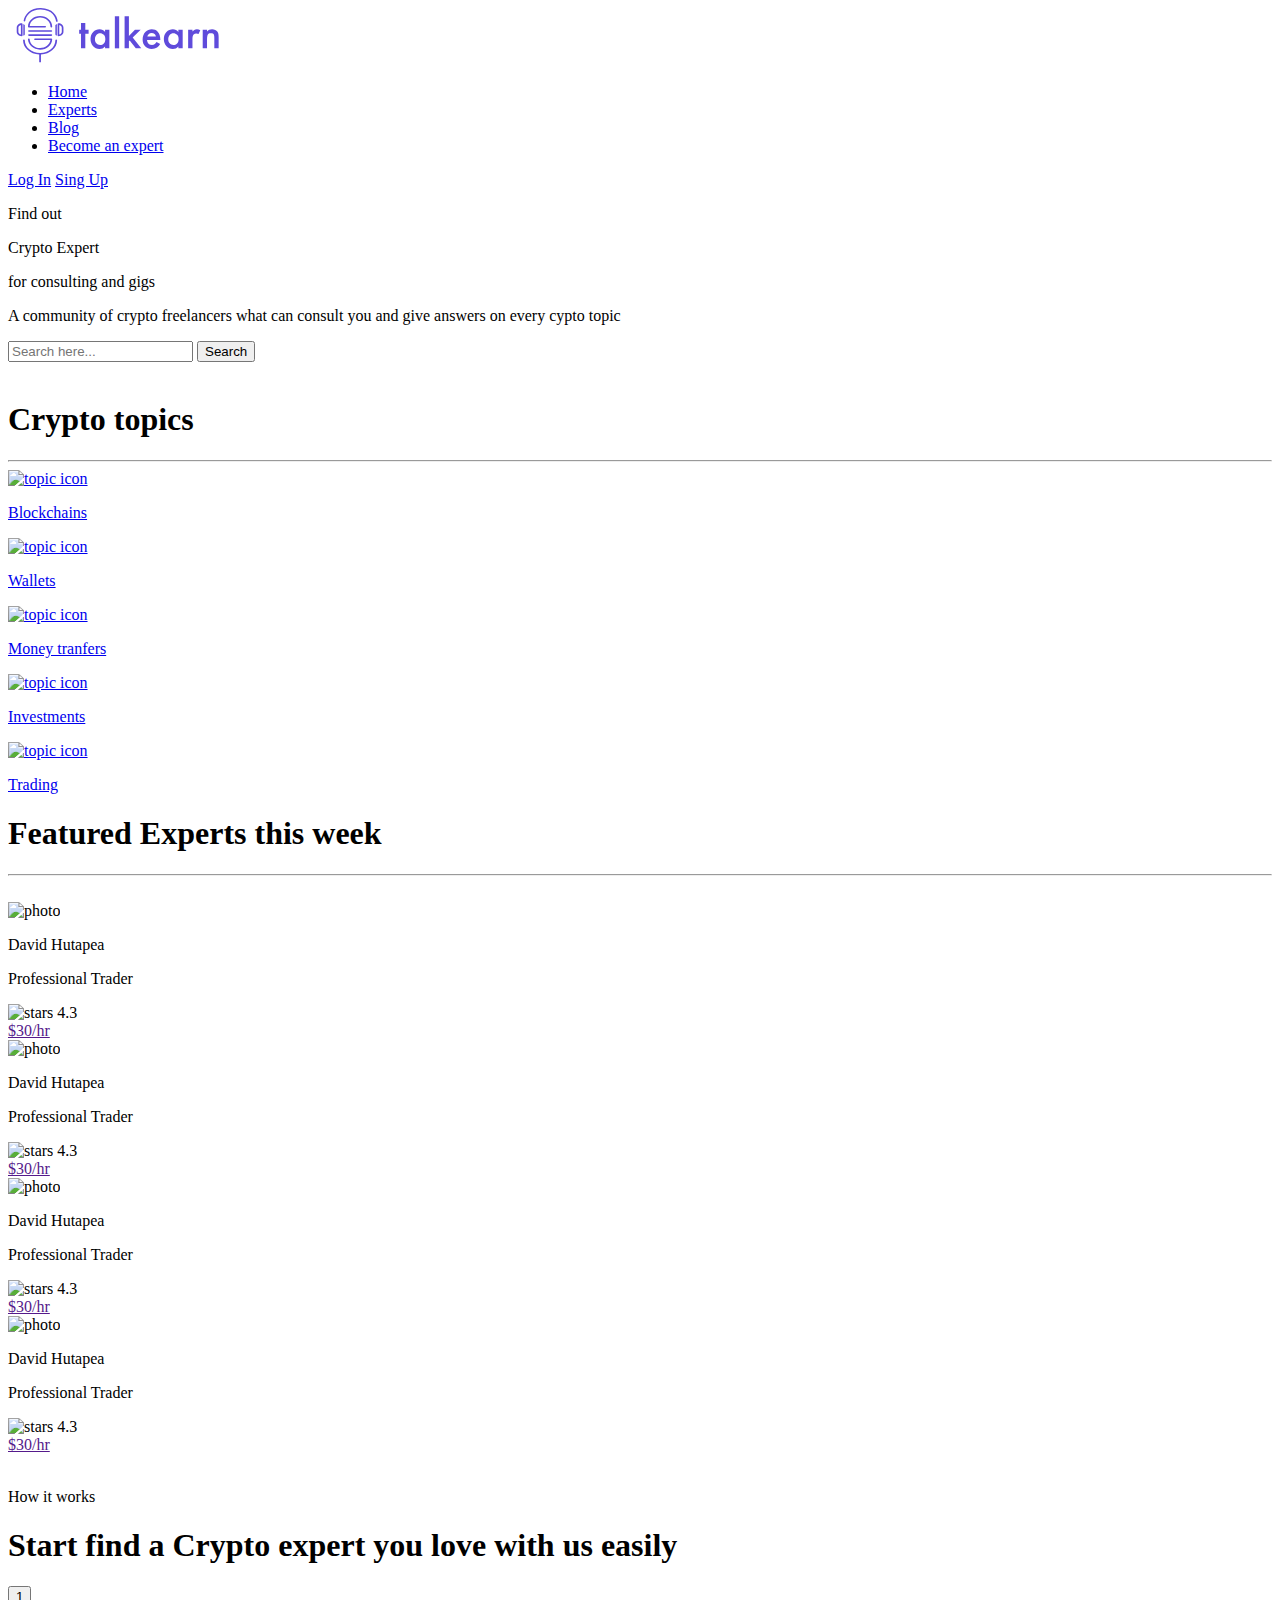
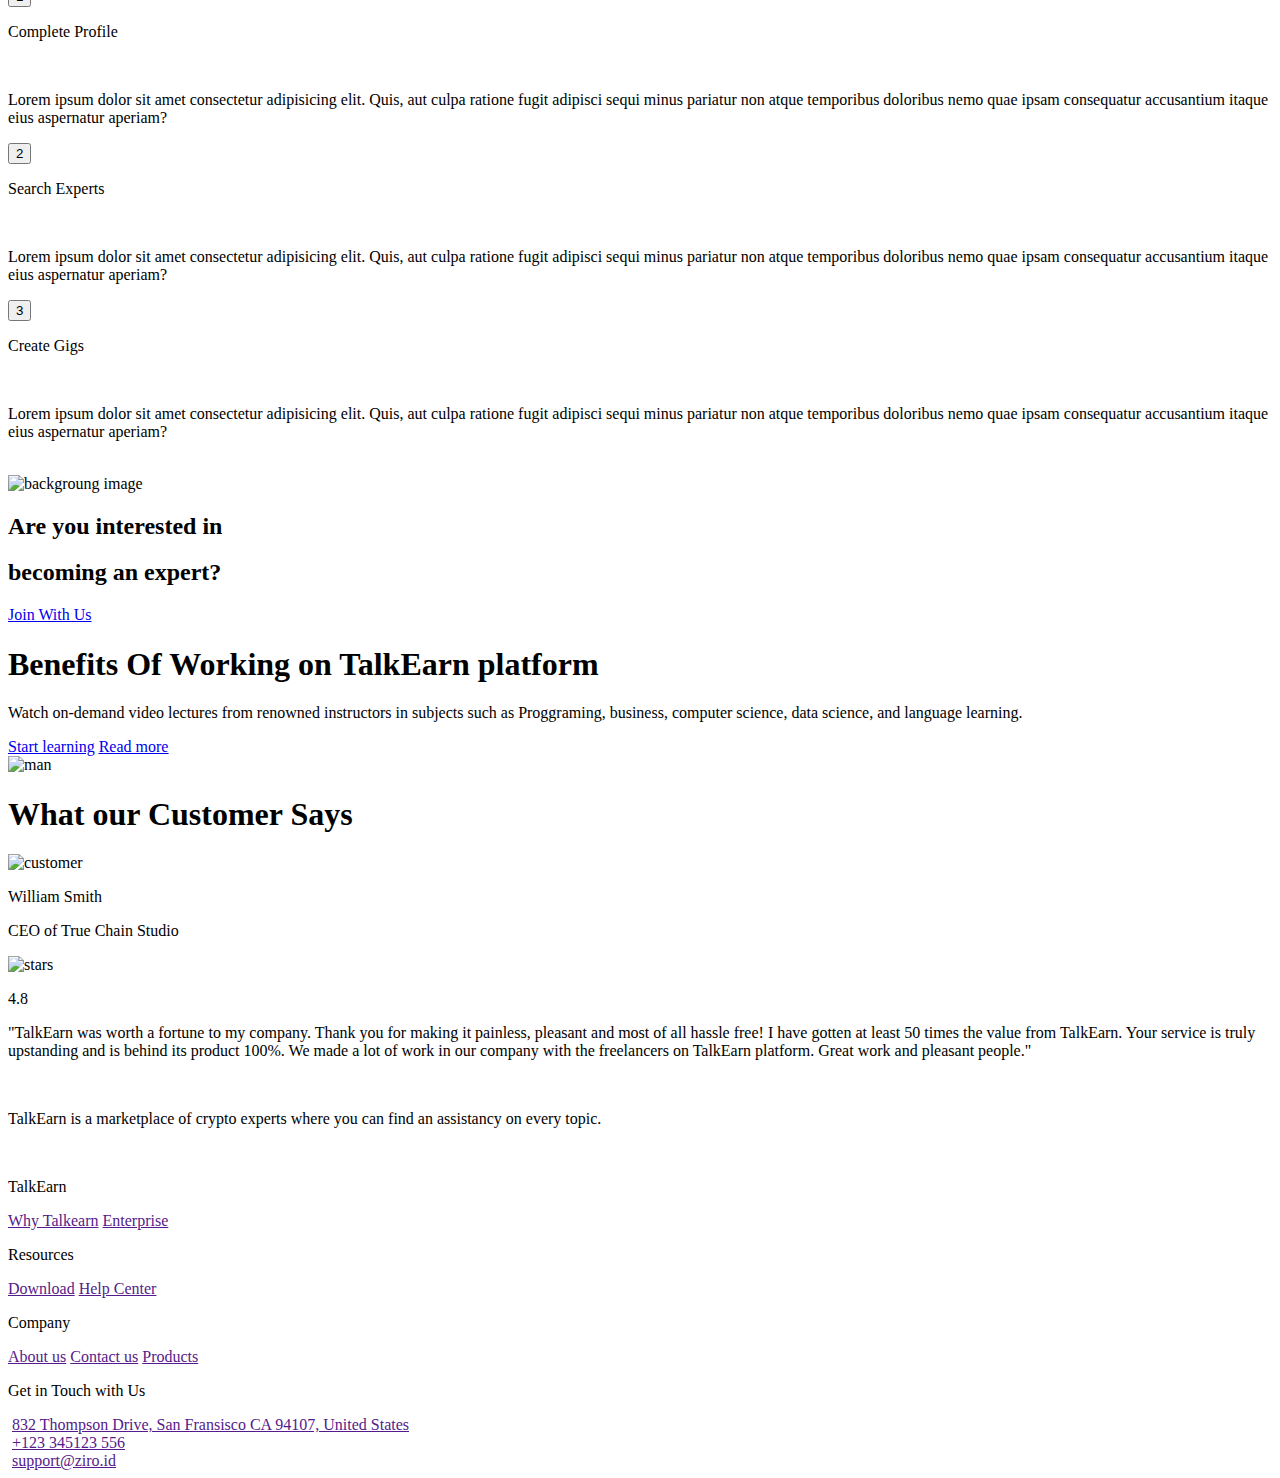
==== src/index.html @ 51fda8af "add subscribe" ====
<!DOCTYPE html>
<html lang="ru">

<head>

	<meta charset="utf-8">

	<title>TalkEarn</title>
	<meta name="description" content="TalkEran">

	<meta http-equiv="X-UA-Compatible" content="IE=edge">
	<meta name="viewport" content="width=device-width, initial-scale=1, maximum-scale=1">

	<link rel="shortcut icon" href="img/favicon/favicon.svg" type="image/svg">
	<link rel="stylesheet" href="/css/style.css">

	<!-- Chrome, Firefox OS and Opera -->
	<meta name="theme-color" content="#36A26B">
	<!-- Windows Phone -->
	<meta name="msapplication-navbutton-color" content="#36A26B">
	<!-- iOS Safari -->
	<meta name="apple-mobile-web-app-status-bar-style" content="#36A26B">

	<!-- <style>body { opacity: 0; overflow-x: hidden; } html { background-color: #fff; }</style> -->

</head>

<body>
	<div class="bckg">
		<!-- Header -->
		<header class="header">
			<div class="header__container">
				<div class="header__logo">
					<svg width="220" height="55" viewBox="0 0 221 60" fill="none" xmlns="http://www.w3.org/2000/svg">
						<path
							d="M78.424 28.1123H74.824V44.0003H70.12V28.1123H68.152V23.7923H70.12V16.4003H74.824V23.7923H78.424V28.1123Z"
							fill="#5F4BDB" />
						<path
							d="M96.385 26.1443V23.7923H101.089V44.0003H96.385V41.8883C94.817 43.7123 92.801 44.6243 90.337 44.6243C87.361 44.6243 84.977 43.5683 83.185 41.4563C81.425 39.3443 80.545 36.8163 80.545 33.8723C80.545 30.6723 81.489 28.1123 83.377 26.1923C85.297 24.2403 87.633 23.2643 90.385 23.2643C92.913 23.2643 94.913 24.2243 96.385 26.1443ZM90.961 27.4883C89.297 27.4883 87.937 28.1123 86.881 29.3603C85.857 30.6083 85.345 32.1443 85.345 33.9683C85.345 35.7603 85.857 37.2803 86.881 38.5283C87.937 39.7763 89.297 40.4003 90.961 40.4003C92.561 40.4003 93.905 39.8403 94.993 38.7203C96.113 37.6003 96.673 36.0323 96.673 34.0163C96.673 31.9363 96.113 30.3363 94.993 29.2163C93.905 28.0643 92.561 27.4883 90.961 27.4883Z"
							fill="#5F4BDB" />
						<path d="M107.054 9.0083H111.758V44.0003H107.054V9.0083Z" fill="#5F4BDB" />
						<path
							d="M117.695 9.0083H122.399V30.5603L128.975 23.7923H135.215L126.527 32.1923L135.839 44.0003H129.887L123.263 35.3603L122.399 36.2243V44.0003H117.695V9.0083Z"
							fill="#5F4BDB" />
						<path
							d="M152.573 37.1843L156.509 39.3923C155.613 40.9923 154.477 42.2243 153.101 43.0883C151.533 44.1123 149.549 44.6243 147.149 44.6243C144.333 44.6243 142.061 43.7603 140.333 42.0323C138.349 40.0483 137.357 37.4723 137.357 34.3043C137.357 30.9763 138.429 28.2083 140.573 26.0003C142.397 24.1763 144.653 23.2643 147.341 23.2643C149.965 23.2643 152.125 24.1443 153.821 25.9043C155.709 27.8563 156.653 30.7043 156.653 34.4483V35.0243H142.157C142.285 36.7203 142.861 38.0803 143.885 39.1043C144.749 39.9683 145.949 40.4003 147.485 40.4003C148.733 40.4003 149.805 40.0643 150.701 39.3923C151.437 38.8163 152.061 38.0803 152.573 37.1843ZM142.493 31.1843H151.853C151.661 30.0643 151.181 29.1523 150.413 28.4483C149.581 27.6803 148.525 27.2963 147.245 27.2963C145.901 27.2963 144.797 27.7283 143.933 28.5923C143.229 29.2323 142.749 30.0963 142.493 31.1843Z"
							fill="#5F4BDB" />
						<path
							d="M176.354 26.1443V23.7923H181.058V44.0003H176.354V41.8883C174.786 43.7123 172.77 44.6243 170.306 44.6243C167.33 44.6243 164.946 43.5683 163.154 41.4563C161.394 39.3443 160.514 36.8163 160.514 33.8723C160.514 30.6723 161.458 28.1123 163.346 26.1923C165.266 24.2403 167.602 23.2643 170.354 23.2643C172.882 23.2643 174.882 24.2243 176.354 26.1443ZM170.93 27.4883C169.266 27.4883 167.906 28.1123 166.85 29.3603C165.826 30.6083 165.314 32.1443 165.314 33.9683C165.314 35.7603 165.826 37.2803 166.85 38.5283C167.906 39.7763 169.266 40.4003 170.93 40.4003C172.53 40.4003 173.874 39.8403 174.962 38.7203C176.082 37.6003 176.642 36.0323 176.642 34.0163C176.642 31.9363 176.082 30.3363 174.962 29.2163C173.874 28.0643 172.53 27.4883 170.93 27.4883Z"
							fill="#5F4BDB" />
						<path
							d="M187.023 44.0003V23.7923H191.727V25.6163C192.335 24.9123 192.991 24.3523 193.695 23.9363C194.463 23.4883 195.423 23.2643 196.575 23.2643C197.951 23.2643 199.183 23.5843 200.271 24.2243L198.351 28.4963C197.583 28.0163 196.783 27.7763 195.951 27.7763C194.703 27.7763 193.727 28.1443 193.023 28.8803C192.159 29.8083 191.727 31.3603 191.727 33.5363V44.0003H187.023Z"
							fill="#5F4BDB" />
						<path
							d="M202.912 44.0003V23.7923H207.616V25.6643C209.056 24.0643 210.88 23.2643 213.088 23.2643C215.744 23.2643 217.728 24.1763 219.04 26.0003C219.872 27.1843 220.288 29.0563 220.288 31.6163V44.0003H215.584V32.7683C215.584 31.5523 215.488 30.5603 215.296 29.7923C215.104 29.0243 214.8 28.4963 214.384 28.2083C213.968 27.8883 213.584 27.6963 213.232 27.6323C212.912 27.5363 212.464 27.4883 211.888 27.4883C211.216 27.4883 210.672 27.5523 210.256 27.6803C209.872 27.7763 209.44 28.0323 208.96 28.4483C208.512 28.8323 208.176 29.5203 207.952 30.5123C207.728 31.4723 207.616 32.7363 207.616 34.3043V44.0003H202.912Z"
							fill="#5F4BDB" />
						<path fill-rule="evenodd" clip-rule="evenodd"
							d="M5.47496 30.7335C2.45085 30.7335 0 28.5764 0 25.9277V21.5503C0 18.8936 2.45085 16.7445 5.47496 16.7445C5.98174 16.7445 6.38883 17.1014 6.38883 17.5455V29.9246C6.38883 30.3687 5.98174 30.7335 5.47496 30.7335ZM4.56108 18.4575C2.99087 18.8143 1.83606 20.0673 1.83606 21.5503V25.9277C1.83606 27.4107 2.99087 28.6637 4.56108 29.0205V18.4575Z"
							fill="#5F4BDB" />
						<path
							d="M7.21107 29.9246V17.7437C8.10003 17.7437 8.81451 18.3782 8.81451 19.1553V28.5209C8.81451 29.2981 8.10003 29.9246 7.21107 29.9246Z"
							fill="#5F4BDB" />
						<path
							d="M24.5523 59.2495V50.7091C14.7507 50.293 6.92583 43.4638 6.92583 35.1432C6.92583 34.68 7.35057 34.3032 7.87332 34.3032C8.39607 34.3032 8.8208 34.68 8.8208 35.1432C8.8208 42.8123 16.3027 49.0528 25.4998 49.0528C34.6888 49.0528 42.1706 42.8123 42.1706 35.1432C42.1706 34.68 42.5954 34.3032 43.1181 34.3032C43.6409 34.3032 44.0738 34.68 44.0738 35.1432C44.0738 43.4638 36.2488 50.293 26.4473 50.7091V59.2495H24.5523ZM25.4998 45.4419C18.361 45.4419 12.5536 40.5045 12.2677 34.2012C12.2513 33.7381 12.6516 33.3534 13.1825 33.3299C13.6971 33.2592 14.1463 33.6753 14.1627 34.1384C14.4077 39.5311 19.382 43.7621 25.4998 43.7621C31.2746 43.7621 36.0447 39.9864 36.7471 35.0097H19.9292C19.4065 35.0097 18.9818 34.6329 18.9818 34.1698C18.9818 33.7067 19.4065 33.3299 19.9292 33.3299H37.7273C38.3399 33.3534 38.7564 33.6596 38.7237 34.3268C38.3725 40.5673 32.5896 45.4419 25.4998 45.4419ZM37.7926 30.4177H13.3459C12.8231 30.4177 12.3984 30.0409 12.3984 29.5777C12.3984 29.1146 12.8231 28.7378 13.3459 28.7378H37.7926C38.3153 28.7378 38.7401 29.1146 38.7401 29.5777C38.7401 30.0409 38.3153 30.4177 37.7926 30.4177ZM37.7926 25.8177H13.3459C12.8231 25.8177 12.3984 25.441 12.3984 24.9778C12.3984 24.5147 12.8231 24.1379 13.3459 24.1379H37.7926C38.3153 24.1379 38.7401 24.5147 38.7401 24.9778C38.7401 25.441 38.3153 25.8177 37.7926 25.8177ZM37.7926 21.2178C37.2617 21.2178 36.8369 20.8411 36.8369 20.3779C36.8369 14.8518 31.7483 10.3539 25.4998 10.3539C19.5617 10.3539 14.6772 14.4043 14.1953 19.5459H31.0622C31.5849 19.5459 32.0097 19.9148 32.0097 20.3779C32.0097 20.8411 31.5849 21.2178 31.0622 21.2178H13.207C12.6843 21.2178 12.2595 20.8411 12.2595 20.3779C12.2595 13.9255 18.1976 8.67406 25.4998 8.67406C32.802 8.67406 38.7401 13.9255 38.7401 20.3779C38.7401 20.8411 38.3153 21.2178 37.7926 21.2178Z"
							fill="#5F4BDB" />
						<path
							d="M42.1851 28.521V19.1554C42.1851 18.3783 42.9079 17.7438 43.7885 17.7438V29.9247C42.9079 29.9247 42.1851 29.2982 42.1851 28.521Z"
							fill="#5F4BDB" />
						<path fill-rule="evenodd" clip-rule="evenodd"
							d="M45.5334 30.7336C45.0266 30.7336 44.6112 30.3688 44.6112 29.9247V17.5456C44.6112 17.1015 45.0266 16.7446 45.5334 16.7446C48.5491 16.7446 51 18.8937 51 21.5503V25.9278C51 28.5765 48.5491 30.7336 45.5334 30.7336ZM46.4472 18.4575V29.0206C48.0091 28.6638 49.1722 27.4108 49.1722 25.9278V21.5503C49.1722 20.0674 48.0091 18.8144 46.4472 18.4575Z"
							fill="#5F4BDB" />
						<path
							d="M43.8327 15.1305H43.7678C43.3133 15.1305 42.9399 14.8206 42.8993 14.4256C42.5178 10.537 39.0275 1.90775 26.2595 1.64438C21.3568 1.54368 17.2983 2.83729 14.2058 5.48648C10.9833 8.25186 9.60346 11.8461 9.35183 14.0228C9.30313 14.4178 8.93786 14.7199 8.49143 14.7199H8.42649C7.92324 14.7199 7.51739 14.3403 7.55798 13.8988C7.85831 11.1489 9.57099 7.26035 12.9558 4.36328C16.4055 1.40424 20.8779 -0.044289 26.3001 0.0719036C39.1005 0.335273 44.2467 8.62368 44.7013 14.3171C44.7337 14.7586 44.336 15.1305 43.8327 15.1305Z"
							fill="#5F4BDB" />
					</svg>

				</div>
				<ul class="header__menu">
					<li class="header__menu__item"><a href="#">Home</a></li>
					<li class="header__menu__item"><a href="#">Experts</a></li>
					<li class="header__menu__item"><a href="#">Blog</a></li>
					<li class="header__menu__item"><a href="#">Become an expert</a></li>
				</ul>
				<div class="header__buttons">
					<a class="header__buttons__login" href="#">Log In</a>
					<a class="header__buttons__signup main-button" href=" #">Sing Up</a>
				</div>
			</div>
		</header>

		<!-- Main -->
		<div class="main">
			<div class="main__container">
				<div class="main__left">
					<p class="main__left__title">Find out</p>
					<p class="main__left__title main__left__title_purple">Crypto Expert</p>
					<p class="main__left__title">for consulting and gigs</p>
					<p class="main__left__subtitle">
						A community of crypto freelancers what can consult you and give answers on every cypto topic
					</p>
					<div class="main__left__searchfield">
						<input type="search" placeholder="Search here..."
							class="main__left__searchfield__input"></input>
						<button class="main__left__searchfield__button">Search</button>
					</div>
				</div>
				<div class="main__right">
					<img class="main__right__man" src="/img/index/main/man.png" alt="">
				</div>
			</div>
		</div>
	</div>

	<!-- Crypto topics -->
	<div class="crypto-topics">
		<h1 class="main-header">Crypto topics</h1>
		<hr class="header-line">
		<div class="crypto-topics__all">
			<a href="cat-all.html" class="crypto-topics__all__topic">
				<img class="crypto-topics__topic__icon" src="/img/index/crypto-topics/topic1.svg" alt="topic icon">
				<p class="crypto-topics__topic__name">Blockchains</p>
			</a>
			<a href="cat-all.html" class="crypto-topics__all__topic">
				<img class="crypto-topics__topic__icon" src="/img/index/crypto-topics/topic2.svg" alt="topic icon">
				<p class="crypto-topics__topic__name">Wallets</p>
			</a>
			<a href="cat-all.html" class="crypto-topics__all__topic">
				<img class="crypto-topics__topic__icon" src="/img/index/crypto-topics/topic3.svg" alt="topic icon">
				<p class="crypto-topics__topic__name">Money tranfers</p>
			</a>
			<a href="cat-all.html" class="crypto-topics__all__topic">
				<img class="crypto-topics__topic__icon" src="/img/index/crypto-topics/topic4.svg" alt="topic icon">
				<p class="crypto-topics__topic__name">Investments</p>
			</a>
			<a href="cat-all.html" class="crypto-topics__all__topic">
				<img class="crypto-topics__topic__icon" src="/img/index/crypto-topics/topic5.svg" alt="topic icon">
				<p class="crypto-topics__topic__name">Trading</p>
			</a>
		</div>
	</div>

	<!-- Featured Experts  -->
	<div class="featured-experts">
		<h1 class="main-header">Featured Experts this week</h1>
		<hr class="header-line">
		<div class="featured-experts__experts">
			<a href="#" class="featured-experts__experts__arrow">
				<img src="/img/index/experts/arrow1.svg" alt="">
			</a>
			<div class="featured-experts__experts__card">
				<div class="featured-experts__experts__card_left">
					<div class="featured-experts__experts__card_left__photo">
						<img src="/img/index/experts/photo.png" alt="photo">
					</div>
					<div class="featured-experts__experts__card_left__text">
						<p class="featured-experts__experts__card_left__text_name">David Hutapea</p>
						<p class="featured-experts__experts__card_left__text_profession">Professional Trader</p>
					</div>
				</div>
				<div class="featured-experts__experts__card_right">
					<div class="featured-experts__experts__card_right_stars">
						<img src="/img/index/experts/stars.svg" alt="stars">
						<span>4.3</span>
					</div>
					<a class="featured-experts__experts__card_right_btn" href="">$30/hr</a>
				</div>
			</div>
			<div class="featured-experts__experts__card">
				<div class="featured-experts__experts__card_left">
					<div class="featured-experts__experts__card_left__photo">
						<img src="/img/index/experts/photo.png" alt="photo">
					</div>
					<div class="featured-experts__experts__card_left__text">
						<p class="featured-experts__experts__card_left__text_name">David Hutapea</p>
						<p class="featured-experts__experts__card_left__text_profession">Professional Trader</p>
					</div>
				</div>
				<div class="featured-experts__experts__card_right">
					<div class="featured-experts__experts__card_right_stars">
						<img src="/img/index/experts/stars.svg" alt="stars">
						<span>4.3</span>
					</div>
					<a class="featured-experts__experts__card_right_btn" href="">$30/hr</a>
				</div>
			</div>
			<div class="featured-experts__experts__card">
				<div class="featured-experts__experts__card_left">
					<div class="featured-experts__experts__card_left__photo">
						<img src="/img/index/experts/photo.png" alt="photo">
					</div>
					<div class="featured-experts__experts__card_left__text">
						<p class="featured-experts__experts__card_left__text_name">David Hutapea</p>
						<p class="featured-experts__experts__card_left__text_profession">Professional Trader</p>
					</div>
				</div>
				<div class="featured-experts__experts__card_right">
					<div class="featured-experts__experts__card_right_stars">
						<img src="/img/index/experts/stars.svg" alt="stars">
						<span>4.3</span>
					</div>
					<a class="featured-experts__experts__card_right_btn" href="">$30/hr</a>
				</div>
			</div>
			<div class="featured-experts__experts__card">
				<div class="featured-experts__experts__card_left">
					<div class="featured-experts__experts__card_left__photo">
						<img src="/img/index/experts/photo.png" alt="photo">
					</div>
					<div class="featured-experts__experts__card_left__text">
						<p class="featured-experts__experts__card_left__text_name">David Hutapea</p>
						<p class="featured-experts__experts__card_left__text_profession">Professional Trader</p>
					</div>
				</div>
				<div class="featured-experts__experts__card_right">
					<div class="featured-experts__experts__card_right_stars">
						<img src="/img/index/experts/stars.svg" alt="stars">
						<span>4.3</span>
					</div>
					<a class="featured-experts__experts__card_right_btn" href="">$30/hr</a>
				</div>
			</div>
			<a href="#" class="featured-experts__experts__arrow">
				<img src="/img/index/experts/arrow2.svg" alt="">
			</a>
		</div>
	</div>

	<!-- How it works -->
	<div class="how-it-works">
		<div class="how-it-works__left">
			<p class="how-it-works__left__little-title">How it works</p>
			<h1 class="how-it-works__left__title">Start find a Crypto expert you love with us easily</h1>
			<div class="how-it-works__left__accordion">
				<div class="how-it-works__left__accordion__btn">
					<div class="how-it-works__left__accordion__btn1__number">
						<button><span>1</span></button>
						<p>Complete Profile</p>
					</div>
					<img src="/img/index/how it works/dropdown.svg" alt="">
				</div>
				<div class="how-it-works__left__accordion__text">
					<p>
						Lorem ipsum dolor sit amet consectetur adipisicing elit. Quis, aut culpa ratione fugit adipisci
						sequi minus pariatur non atque temporibus doloribus nemo quae ipsam consequatur accusantium
						itaque eius aspernatur aperiam?
					</p>
				</div>
				<div class="how-it-works__left__accordion__btn">
					<div class="how-it-works__left__accordion__btn2__number">
						<button><span>2</span></button>
						<p>Search Experts</p>
					</div>
					<img src="/img/index/how it works/dropdown.svg" alt="">
				</div>
				<div class="how-it-works__left__accordion__text">
					<p>
						Lorem ipsum dolor sit amet consectetur adipisicing elit. Quis, aut culpa ratione fugit adipisci
						sequi minus
						pariatur non atque temporibus doloribus nemo quae ipsam consequatur accusantium itaque eius
						aspernatur aperiam?
					</p>
				</div>
				<div class="how-it-works__left__accordion__btn">
					<div class="how-it-works__left__accordion__btn3__number">
						<button><span>3 </span></button>
						<p>Create Gigs</p>
					</div>
					<img src="/img/index/how it works/dropdown.svg" alt="">
				</div>
				<div class="how-it-works__left__accordion__text">
					<p>
						Lorem ipsum dolor sit amet consectetur adipisicing elit. Quis, aut culpa ratione fugit adipisci
						sequi minus pariatur non atque temporibus doloribus nemo quae ipsam consequatur accusantium
						itaque eius aspernatur aperiam?
					</p>
				</div>
			</div>

		</div>
		<div class="how-it-works__right">
			<div class="how-it-works__right__video">
				<img src="/img/index/how it works/preview.png" alt="">
				<video controls width="500" height="450" hidden>
					<source src="/img/index/how it works/video.mp4" type="video/mp4">
					Your browser does not support the video tag.
				</video>
			</div>
		</div>
	</div>

	<!-- Become an expert -->
	<div class="become-expert">
		<div class="become-expert__container">
			<img src="/img/index/become an expert/bckg.png" alt="backgroung image" class="become-expert__container__img">
			<div class="become-expert__container__text">
				<h2 class="become-expert__container__text__header">Are you interested in</h2>
				<h2 class="become-expert__container__text__header">becoming an expert?</h2>
				<a href="#" class="become-expert__container__text__btn">Join With Us</a>
			</div>
		</div>
	</div>

	<!-- Benefits -->
	<div class="benefits">
		<div class="benefits__left">
			<div class="benefits__left__title">
				<h1 class="benefits__left__title">Benefits Of Working on <span
						class="benefits__left__title-purple">TalkEarn</span> platform</h1>

			</div>
			<p class="benefits__left__text">Watch on-demand video lectures from renowned instructors in subjects such as
				Proggraming, business, computer science,
				data science, and language learning.</p>
			<div class="benefits__left__btn">
				<a href="#" class="benefits__left__btn-main">Start learning</a>
				<a href="#" class="benefits__left__btn-secondary"><u>Read more</u></a>
			</div>
		</div>
		<div class="benefits__right">
			<img src="/img/index/benefits/benefits.png" alt="man">
		</div>
	</div>

	<!-- Customers -->
	<div class="customers">
		<h1 class="customers__title main-header">What our Customer Says</h1>
		<div class="customers__container">
			<div class="customers__container__left"><img src="/img/index/customers/customer.png" alt="customer"></div>
			<div class="customers__container__right">
				<div class="customers__container__right__head">
					<div class="customers__container__right__head__naming">
						<p class="customers__container__right__head__naming_name">William Smith</p>
						<p class="customers__container__right__head__naming_status">CEO of True Chain Studio</p>
					</div>
					<div class="customers__container__right__head__rating">
						<img src="/img/index/customers/stars.svg" alt="stars"
							class="customers__container__right__head__rating_stars">
						<p class="customers__container__right__head__rating_digit">4.8</p>
					</div>
				</div>
				<div class="customers__container__right__text">
					<p>
						"TalkEarn was worth a fortune to my company. Thank you for making it painless, pleasant and most
						of all hassle free! I
						have gotten at least 50 times the value from TalkEarn. Your service is truly upstanding and is
						behind its product 100%.
						We made a lot of work in our company with the freelancers on TalkEarn platform. Great work and
						pleasant people."
					</p>
				</div>
				<div class="customers__container__right__icons">
					<div class="customers__container__right__icons__arrows">
						<a href=""><img src="/img/index/customers/arrow2.svg" alt=""
								class="customers__container__right__icons__arrows-left"></a>
						<a href=""><img src="/img/index/customers/arrow1.svg" alt=""
								class="customers__container__right__icons__arrows-right"></a>
					</div>
					<!-- <div class="customers__container__right__icons__avatars">
						<a class="customers__container__right__icons__avatars__circle" href=""><img src="" alt=""></a>
						<a class="customers__container__right__icons__avatars__circle" href=""><img src="" alt=""></a>
						<a class="customers__container__right__icons__avatars__circle" href=""><img src="" alt=""></a>
						<a class="customers__container__right__icons__avatars__circle" href=""><img src="" alt=""></a>
						<a class="customers__container__right__icons__avatars__circle" href=""><img src="" alt=""></a>
					</div> -->
				</div>
			</div>
		</div>
	</div>

	<!-- Footer -->
	<footer class="footer">
		<div class="footer__container">
			<div class="footer__container__left">
				<p>TalkEarn is a marketplace of crypto experts where you can find an assistancy on every topic.</p>
				<div class="footer__container__left__icons">
					<a href="#"><img src="/img/index/footer/fb.svg" alt="" class="footer__container__left__icons_fb"></a>
					<a href="#"><img src="/img/index/footer/tw.svg" alt="" class="footer__container__left__icons_tw"></a>
					<a href="#"><img src="/img/index/footer/yt.svg" alt="" class="footer__container__left__icons_yt"></a>
					<a href="#"><img src="/img/index/footer/lin.svg" alt=""
							class="footer__container__left__icons_lin"></a>
					<a href="#"><img src="/img/index/footer/inst.svg" alt=""
							class="footer__container__left__icons_inst"></a>
				</div>
			</div>
			<div class="footer__container__right">
				<div class="footer__container__right__block">
					<p class="footer__container__right__block__name">TalkEarn</p>
					<a href="" class="footer__container__right__block__link">Why Talkearn</a>
					<a href="" class="footer__container__right__block__link">Enterprise</a>
					<a href="" class="footer__container__right__block__link"></a>
				</div>
				<div class="footer__container__right__block">
					<p class="footer__container__right__block__name">Resources</p>
					<a href="" class="footer__container__right__block__link">Download</a>
					<a href="" class="footer__container__right__block__link">Help Center</a>
				</div>
				<div class="footer__container__right__block">
					<p class="footer__container__right__block__name">Company</p>
					<a href="" class="footer__container__right__block__link">About us</a>
					<a href="" class="footer__container__right__block__link">Contact us</a>
					<a href="" class="footer__container__right__block__link">Products</a>
				</div>
				<div class="footer__container__right__block">
					<p class="footer__container__right__block__name">Get in Touch with Us</p>
					<div class="footer__container__right__block__link__icon">
						<img src="/img/index/footer/map.svg" alt="">
						<a href="" class="footer__container__right__block__link">832 Thompson Drive, San Fransisco
							CA 94107, United States</a>
					</div>
					<div class="footer__container__right__block__link__icon">
						<img src="/img/index/footer/phone.svg" alt="">
						<a href="" class="footer__container__right__block__link">+123 345123 556</a>
					</div>
					<div class="footer__container__right__block__link__icon">
						<img src="/img/index/footer/mail.svg" alt="">
						<a href="" class="footer__container__right__block__link">support@ziro.id</a>
					</div>
				</div>
			</div>
		</div>
	</footer>

</body>

</html>
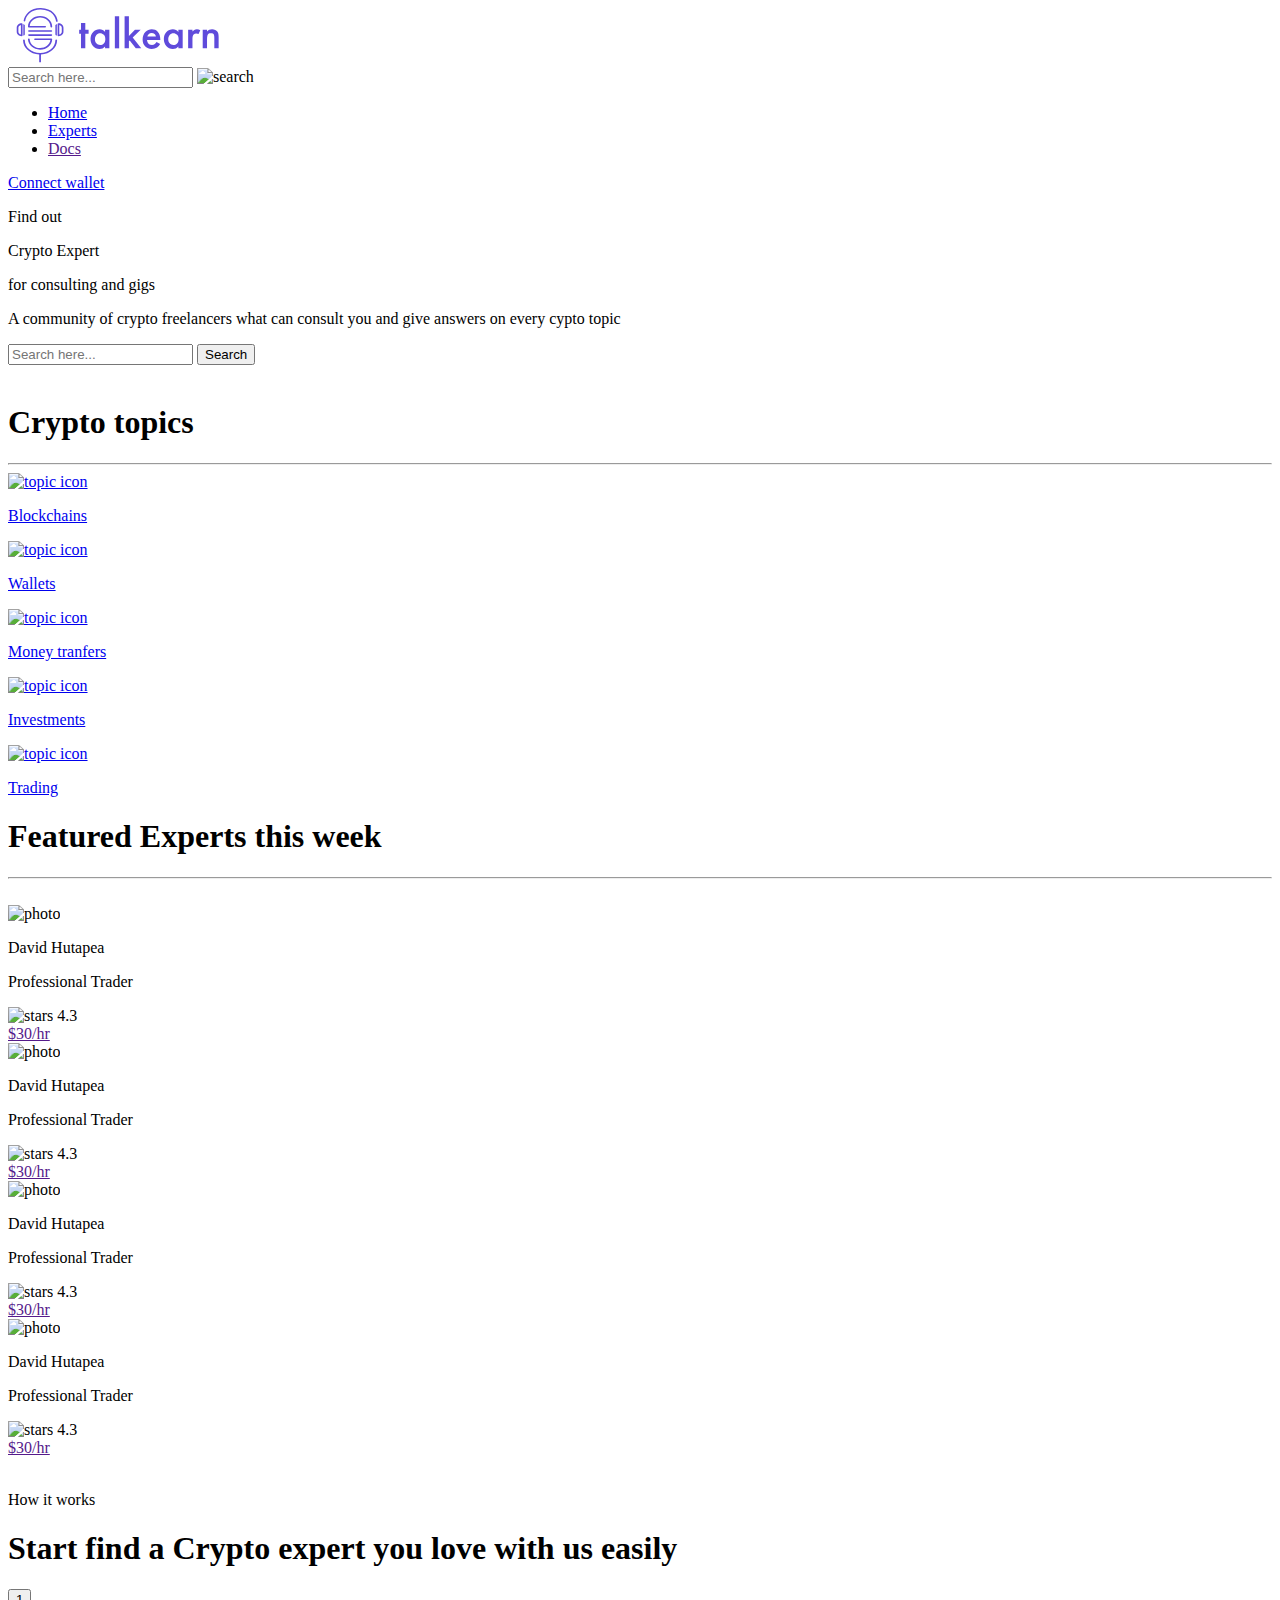
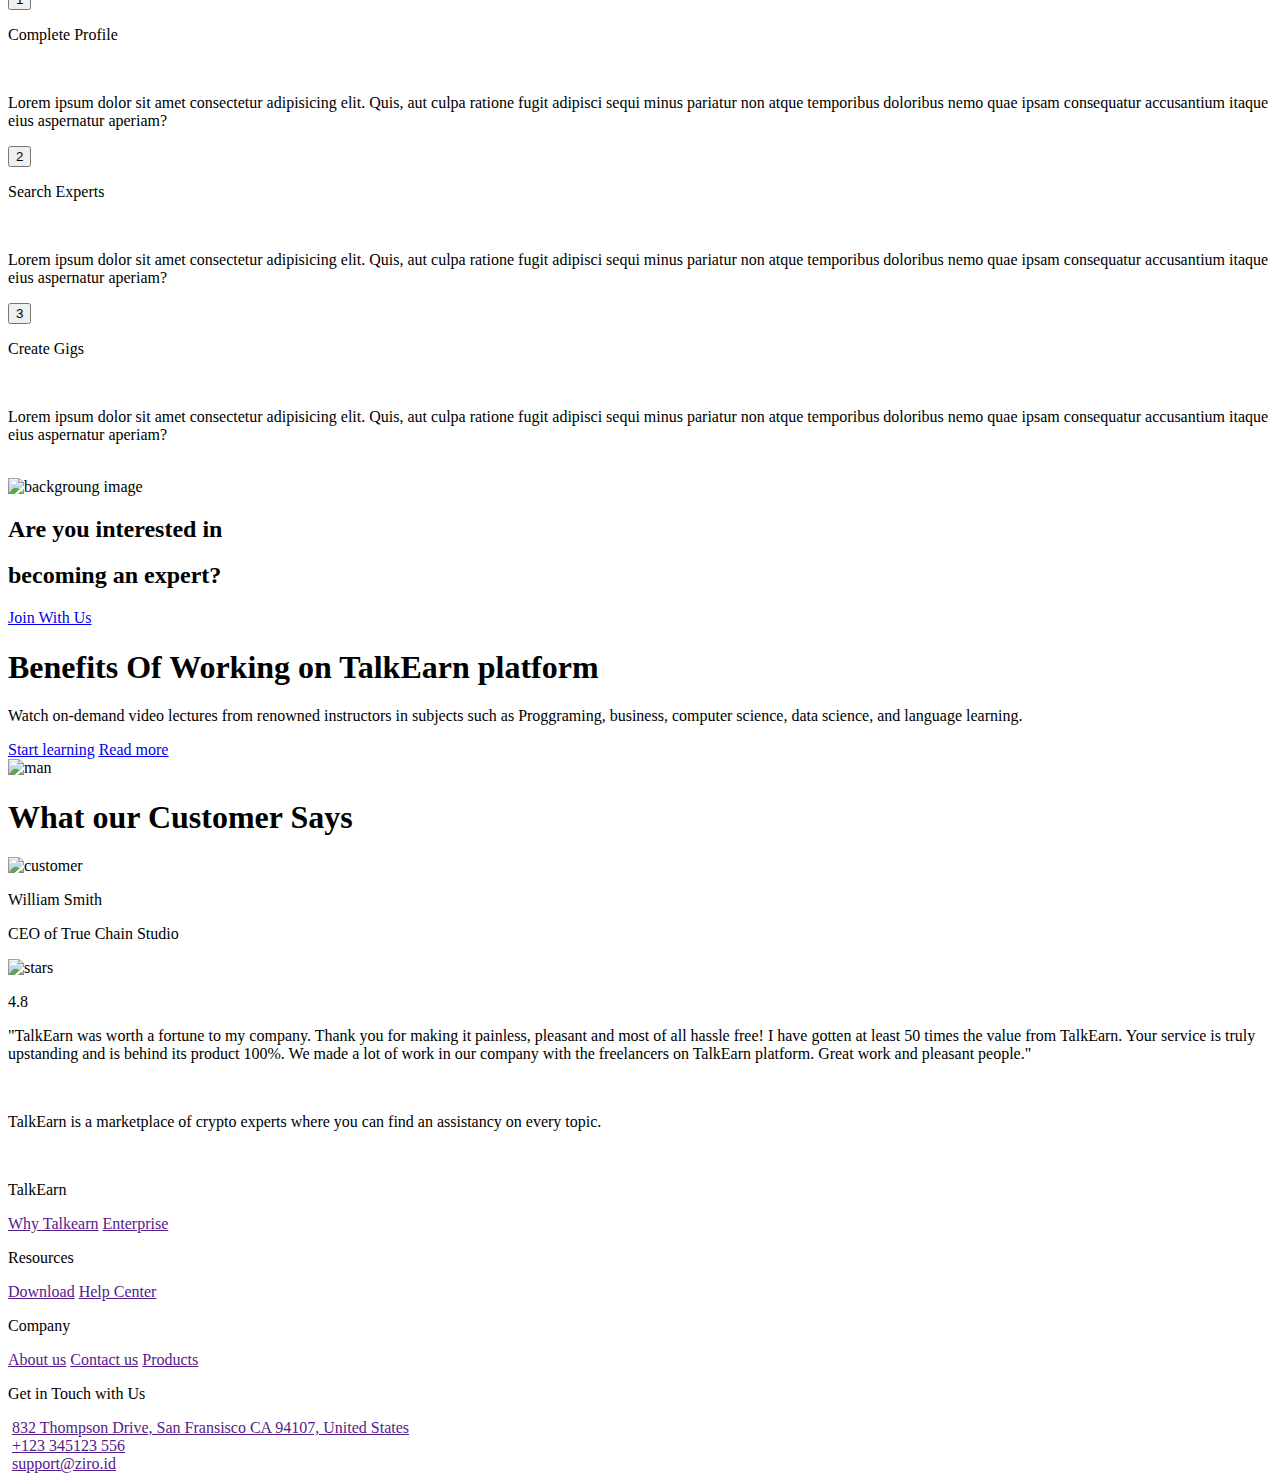
==== commit ea2a0bf7: "add expert one" ====
--- a/src/index.html
+++ b/src/index.html
@@ -30,7 +30,7 @@
 		<!-- Header -->
 		<header class="header">
 			<div class="header__container">
-				<div class="header__logo">
+				<div class="header__container__logo">
 					<svg width="220" height="55" viewBox="0 0 221 60" fill="none" xmlns="http://www.w3.org/2000/svg">
 						<path
 							d="M78.424 28.1123H74.824V44.0003H70.12V28.1123H68.152V23.7923H70.12V16.4003H74.824V23.7923H78.424V28.1123Z"
@@ -73,17 +73,28 @@
 							d="M43.8327 15.1305H43.7678C43.3133 15.1305 42.9399 14.8206 42.8993 14.4256C42.5178 10.537 39.0275 1.90775 26.2595 1.64438C21.3568 1.54368 17.2983 2.83729 14.2058 5.48648C10.9833 8.25186 9.60346 11.8461 9.35183 14.0228C9.30313 14.4178 8.93786 14.7199 8.49143 14.7199H8.42649C7.92324 14.7199 7.51739 14.3403 7.55798 13.8988C7.85831 11.1489 9.57099 7.26035 12.9558 4.36328C16.4055 1.40424 20.8779 -0.044289 26.3001 0.0719036C39.1005 0.335273 44.2467 8.62368 44.7013 14.3171C44.7337 14.7586 44.336 15.1305 43.8327 15.1305Z"
 							fill="#5F4BDB" />
 					</svg>
-
-				</div>
-				<ul class="header__menu">
-					<li class="header__menu__item"><a href="#">Home</a></li>
-					<li class="header__menu__item"><a href="#">Experts</a></li>
-					<li class="header__menu__item"><a href="#">Blog</a></li>
-					<li class="header__menu__item"><a href="#">Become an expert</a></li>
-				</ul>
-				<div class="header__buttons">
-					<a class="header__buttons__login" href="#">Log In</a>
-					<a class="header__buttons__signup main-button" href=" #">Sing Up</a>
+				</div>
+
+				<div class="header__container__searchfield">
+					<input type="search" class="header__container__searchfield__input" placeholder="Search here...">
+					<img src="/img/index/search.svg" alt="search">
+				</div>
+				
+				<div class="header__container__buttons">
+					<ul class="header__container__buttons__menu">
+						<li class="header__menu__item"><a href="#">Home</a></li>
+						<li class="header__menu__item"><a href="#">Experts</a></li>
+						<li class="header__menu__item"><a href="">Docs</a>
+							<!-- <ul>
+								<li><a href="/expert-one.html">Gitbook</a></li>
+								<li><a href="/expert-one.html">Roadmap</a></li>
+								<li><a href="/expert-one.html">Tokenom</a>ics</li>
+								<li><a href="/expert-one.html">Whitepa</a>per</li>
+								<li><a href="/expert-one.html">Pitch Deck</a></li>
+							</ul> -->
+						</li>
+					</ul>
+					<a class="header__container__buttons__connect" href="#">Connect wallet</a>
 				</div>
 			</div>
 		</header>
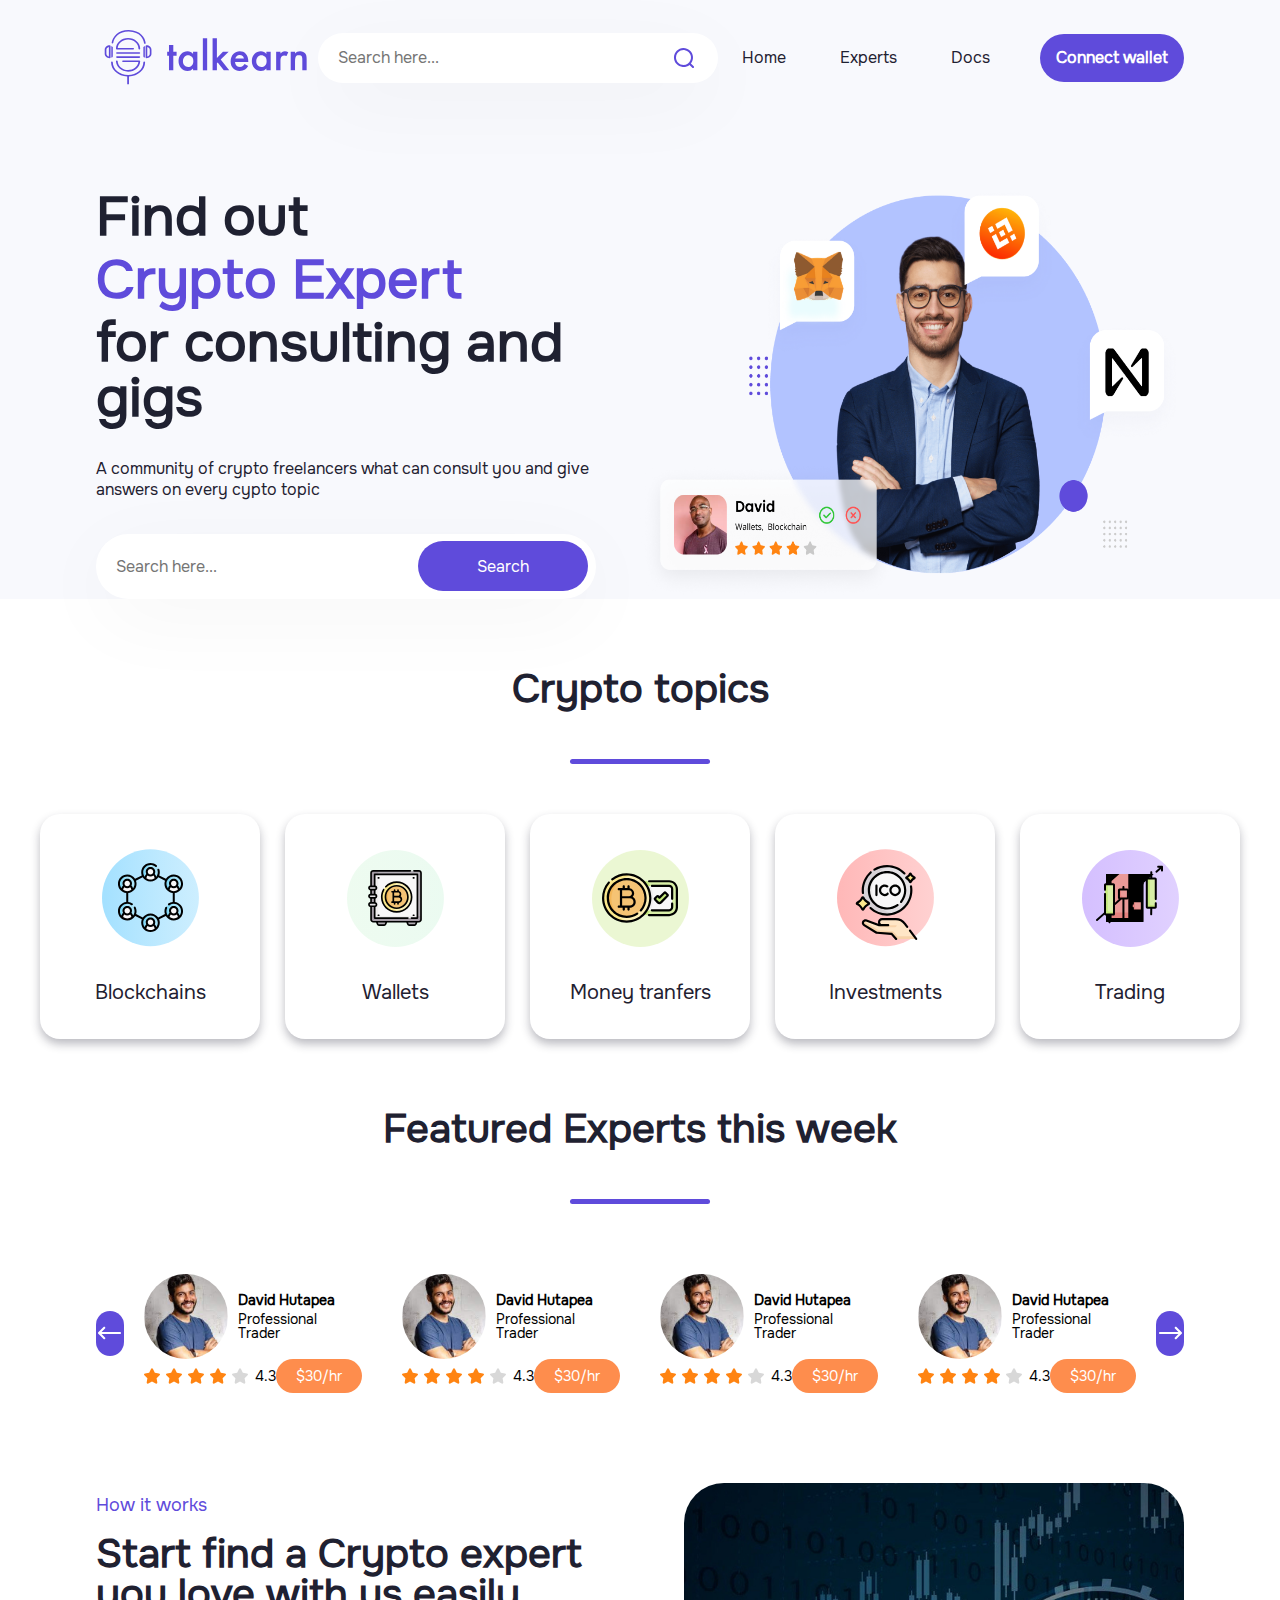
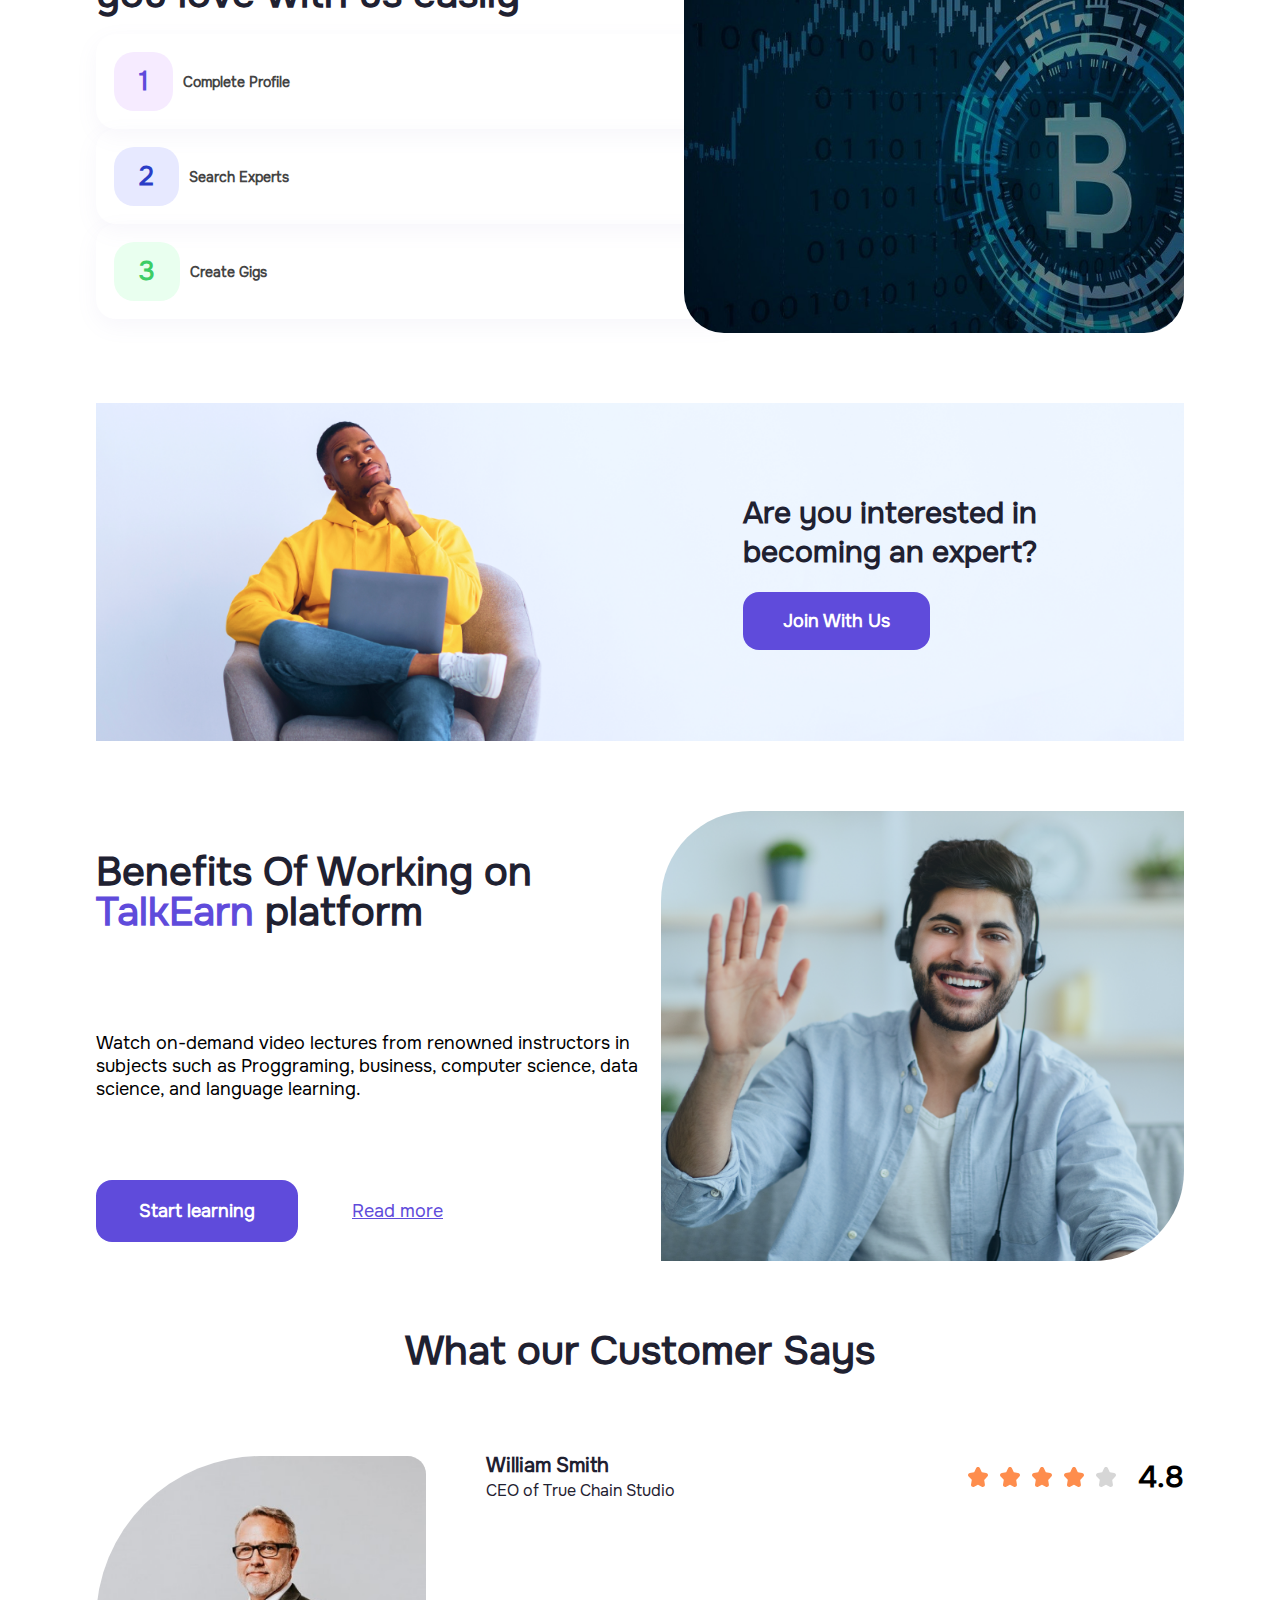
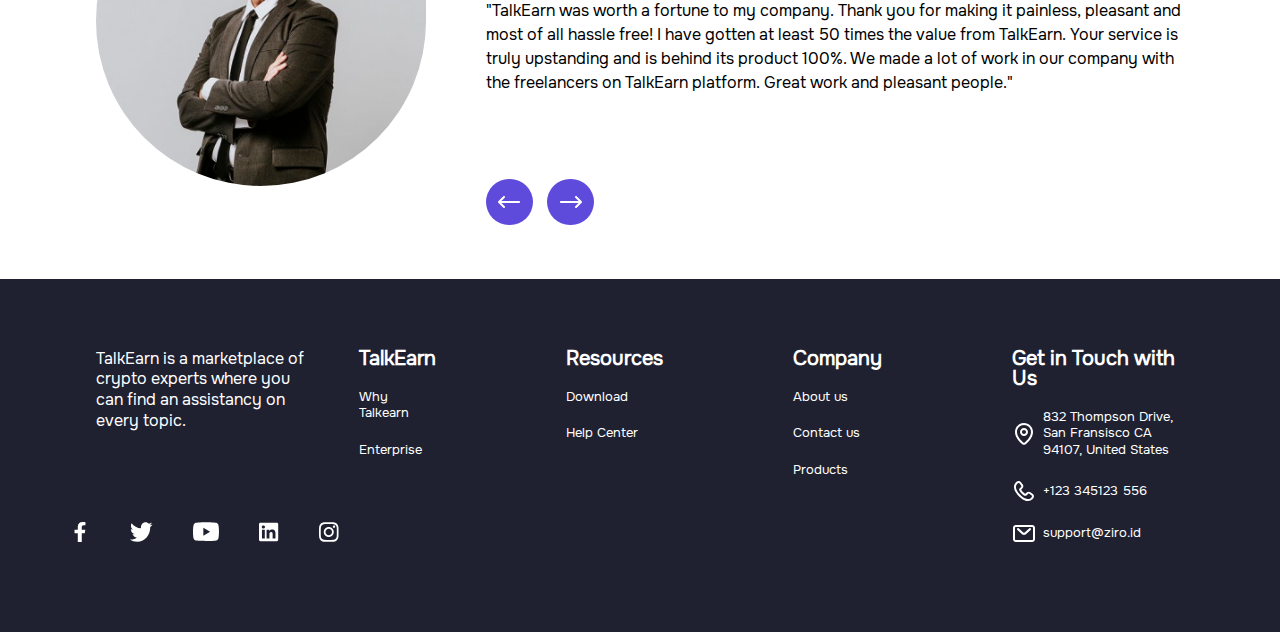
==== commit 44a9a60f: "add become-expert" ====
--- a/src/index.html
+++ b/src/index.html
@@ -11,8 +11,8 @@
 	<meta http-equiv="X-UA-Compatible" content="IE=edge">
 	<meta name="viewport" content="width=device-width, initial-scale=1, maximum-scale=1">
 
-	<link rel="shortcut icon" href="img/favicon/favicon.svg" type="image/svg">
-	<link rel="stylesheet" href="/css/style.css">
+	<link rel="shortcut icon" href="/src/img/favicon/favicon.svg" type="image/svg">
+	<link rel="stylesheet" href="/src/css/style.css">
 
 	<!-- Chrome, Firefox OS and Opera -->
 	<meta name="theme-color" content="#36A26B">
@@ -77,24 +77,17 @@
 
 				<div class="header__container__searchfield">
 					<input type="search" class="header__container__searchfield__input" placeholder="Search here...">
-					<img src="/img/index/search.svg" alt="search">
+					<img src="/src/img/index/search.svg" alt="search">
 				</div>
 				
 				<div class="header__container__buttons">
 					<ul class="header__container__buttons__menu">
-						<li class="header__menu__item"><a href="#">Home</a></li>
-						<li class="header__menu__item"><a href="#">Experts</a></li>
-						<li class="header__menu__item"><a href="">Docs</a>
-							<!-- <ul>
-								<li><a href="/expert-one.html">Gitbook</a></li>
-								<li><a href="/expert-one.html">Roadmap</a></li>
-								<li><a href="/expert-one.html">Tokenom</a>ics</li>
-								<li><a href="/expert-one.html">Whitepa</a>per</li>
-								<li><a href="/expert-one.html">Pitch Deck</a></li>
-							</ul> -->
+						<li class="header__menu__item"><a href="/src/#">Home</a></li>
+						<li class="header__menu__item"><a href="/src/#">Experts</a></li>
+						<li class="header__menu__item"><a href="/src/">Docs</a>
 						</li>
 					</ul>
-					<a class="header__container__buttons__connect" href="#">Connect wallet</a>
+					<a class="header__container__buttons__connect" href="/src/#">Connect wallet</a>
 				</div>
 			</div>
 		</header>
@@ -116,7 +109,7 @@
 					</div>
 				</div>
 				<div class="main__right">
-					<img class="main__right__man" src="/img/index/main/man.png" alt="">
+					<img class="main__right__man" src="/src/img/index/main/man.png" alt="">
 				</div>
 			</div>
 		</div>
@@ -127,24 +120,24 @@
 		<h1 class="main-header">Crypto topics</h1>
 		<hr class="header-line">
 		<div class="crypto-topics__all">
-			<a href="cat-all.html" class="crypto-topics__all__topic">
-				<img class="crypto-topics__topic__icon" src="/img/index/crypto-topics/topic1.svg" alt="topic icon">
+			<a href="/src/cat-all.html" class="crypto-topics__all__topic">
+				<img class="crypto-topics__topic__icon" src="/src/img/index/crypto-topics/topic1.svg" alt="topic icon">
 				<p class="crypto-topics__topic__name">Blockchains</p>
 			</a>
-			<a href="cat-all.html" class="crypto-topics__all__topic">
-				<img class="crypto-topics__topic__icon" src="/img/index/crypto-topics/topic2.svg" alt="topic icon">
+			<a href="/src/cat-all.html" class="crypto-topics__all__topic">
+				<img class="crypto-topics__topic__icon" src="/src/img/index/crypto-topics/topic2.svg" alt="topic icon">
 				<p class="crypto-topics__topic__name">Wallets</p>
 			</a>
-			<a href="cat-all.html" class="crypto-topics__all__topic">
-				<img class="crypto-topics__topic__icon" src="/img/index/crypto-topics/topic3.svg" alt="topic icon">
+			<a href="/src/cat-all.html" class="crypto-topics__all__topic">
+				<img class="crypto-topics__topic__icon" src="/src/img/index/crypto-topics/topic3.svg" alt="topic icon">
 				<p class="crypto-topics__topic__name">Money tranfers</p>
 			</a>
-			<a href="cat-all.html" class="crypto-topics__all__topic">
-				<img class="crypto-topics__topic__icon" src="/img/index/crypto-topics/topic4.svg" alt="topic icon">
+			<a href="/src/cat-all.html" class="crypto-topics__all__topic">
+				<img class="crypto-topics__topic__icon" src="/src/img/index/crypto-topics/topic4.svg" alt="topic icon">
 				<p class="crypto-topics__topic__name">Investments</p>
 			</a>
-			<a href="cat-all.html" class="crypto-topics__all__topic">
-				<img class="crypto-topics__topic__icon" src="/img/index/crypto-topics/topic5.svg" alt="topic icon">
+			<a href="/src/cat-all.html" class="crypto-topics__all__topic">
+				<img class="crypto-topics__topic__icon" src="/src/img/index/crypto-topics/topic5.svg" alt="topic icon">
 				<p class="crypto-topics__topic__name">Trading</p>
 			</a>
 		</div>
@@ -155,13 +148,13 @@
 		<h1 class="main-header">Featured Experts this week</h1>
 		<hr class="header-line">
 		<div class="featured-experts__experts">
-			<a href="#" class="featured-experts__experts__arrow">
-				<img src="/img/index/experts/arrow1.svg" alt="">
+			<a href="/src/#" class="featured-experts__experts__arrow">
+				<img src="/src/img/index/experts/arrow1.svg" alt="">
 			</a>
 			<div class="featured-experts__experts__card">
 				<div class="featured-experts__experts__card_left">
 					<div class="featured-experts__experts__card_left__photo">
-						<img src="/img/index/experts/photo.png" alt="photo">
+						<img src="/src/img/index/experts/photo.png" alt="photo">
 					</div>
 					<div class="featured-experts__experts__card_left__text">
 						<p class="featured-experts__experts__card_left__text_name">David Hutapea</p>
@@ -170,16 +163,16 @@
 				</div>
 				<div class="featured-experts__experts__card_right">
 					<div class="featured-experts__experts__card_right_stars">
-						<img src="/img/index/experts/stars.svg" alt="stars">
+						<img src="/src/img/index/experts/stars.svg" alt="stars">
 						<span>4.3</span>
 					</div>
-					<a class="featured-experts__experts__card_right_btn" href="">$30/hr</a>
+					<a class="featured-experts__experts__card_right_btn" href="/src/">$30/hr</a>
 				</div>
 			</div>
 			<div class="featured-experts__experts__card">
 				<div class="featured-experts__experts__card_left">
 					<div class="featured-experts__experts__card_left__photo">
-						<img src="/img/index/experts/photo.png" alt="photo">
+						<img src="/src/img/index/experts/photo.png" alt="photo">
 					</div>
 					<div class="featured-experts__experts__card_left__text">
 						<p class="featured-experts__experts__card_left__text_name">David Hutapea</p>
@@ -188,16 +181,16 @@
 				</div>
 				<div class="featured-experts__experts__card_right">
 					<div class="featured-experts__experts__card_right_stars">
-						<img src="/img/index/experts/stars.svg" alt="stars">
+						<img src="/src/img/index/experts/stars.svg" alt="stars">
 						<span>4.3</span>
 					</div>
-					<a class="featured-experts__experts__card_right_btn" href="">$30/hr</a>
+					<a class="featured-experts__experts__card_right_btn" href="/src/">$30/hr</a>
 				</div>
 			</div>
 			<div class="featured-experts__experts__card">
 				<div class="featured-experts__experts__card_left">
 					<div class="featured-experts__experts__card_left__photo">
-						<img src="/img/index/experts/photo.png" alt="photo">
+						<img src="/src/img/index/experts/photo.png" alt="photo">
 					</div>
 					<div class="featured-experts__experts__card_left__text">
 						<p class="featured-experts__experts__card_left__text_name">David Hutapea</p>
@@ -206,16 +199,16 @@
 				</div>
 				<div class="featured-experts__experts__card_right">
 					<div class="featured-experts__experts__card_right_stars">
-						<img src="/img/index/experts/stars.svg" alt="stars">
+						<img src="/src/img/index/experts/stars.svg" alt="stars">
 						<span>4.3</span>
 					</div>
-					<a class="featured-experts__experts__card_right_btn" href="">$30/hr</a>
+					<a class="featured-experts__experts__card_right_btn" href="/src/">$30/hr</a>
 				</div>
 			</div>
 			<div class="featured-experts__experts__card">
 				<div class="featured-experts__experts__card_left">
 					<div class="featured-experts__experts__card_left__photo">
-						<img src="/img/index/experts/photo.png" alt="photo">
+						<img src="/src/img/index/experts/photo.png" alt="photo">
 					</div>
 					<div class="featured-experts__experts__card_left__text">
 						<p class="featured-experts__experts__card_left__text_name">David Hutapea</p>
@@ -224,14 +217,14 @@
 				</div>
 				<div class="featured-experts__experts__card_right">
 					<div class="featured-experts__experts__card_right_stars">
-						<img src="/img/index/experts/stars.svg" alt="stars">
+						<img src="/src/img/index/experts/stars.svg" alt="stars">
 						<span>4.3</span>
 					</div>
-					<a class="featured-experts__experts__card_right_btn" href="">$30/hr</a>
-				</div>
-			</div>
-			<a href="#" class="featured-experts__experts__arrow">
-				<img src="/img/index/experts/arrow2.svg" alt="">
+					<a class="featured-experts__experts__card_right_btn" href="/src/">$30/hr</a>
+				</div>
+			</div>
+			<a href="/src/#" class="featured-experts__experts__arrow">
+				<img src="/src/img/index/experts/arrow2.svg" alt="">
 			</a>
 		</div>
 	</div>
@@ -247,7 +240,7 @@
 						<button><span>1</span></button>
 						<p>Complete Profile</p>
 					</div>
-					<img src="/img/index/how it works/dropdown.svg" alt="">
+					<img src="/src/img/index/how it works/dropdown.svg" alt="">
 				</div>
 				<div class="how-it-works__left__accordion__text">
 					<p>
@@ -261,7 +254,7 @@
 						<button><span>2</span></button>
 						<p>Search Experts</p>
 					</div>
-					<img src="/img/index/how it works/dropdown.svg" alt="">
+					<img src="/src/img/index/how it works/dropdown.svg" alt="">
 				</div>
 				<div class="how-it-works__left__accordion__text">
 					<p>
@@ -276,7 +269,7 @@
 						<button><span>3 </span></button>
 						<p>Create Gigs</p>
 					</div>
-					<img src="/img/index/how it works/dropdown.svg" alt="">
+					<img src="/src/img/index/how it works/dropdown.svg" alt="">
 				</div>
 				<div class="how-it-works__left__accordion__text">
 					<p>
@@ -290,9 +283,9 @@
 		</div>
 		<div class="how-it-works__right">
 			<div class="how-it-works__right__video">
-				<img src="/img/index/how it works/preview.png" alt="">
+				<img src="/src/img/index/how it works/preview.png" alt="">
 				<video controls width="500" height="450" hidden>
-					<source src="/img/index/how it works/video.mp4" type="video/mp4">
+					<source src="/src/img/index/how it works/video.mp4" type="video/mp4">
 					Your browser does not support the video tag.
 				</video>
 			</div>
@@ -302,11 +295,11 @@
 	<!-- Become an expert -->
 	<div class="become-expert">
 		<div class="become-expert__container">
-			<img src="/img/index/become an expert/bckg.png" alt="backgroung image" class="become-expert__container__img">
+			<img src="/src/img/index/become an expert/bckg.png" alt="backgroung image" class="become-expert__container__img">
 			<div class="become-expert__container__text">
 				<h2 class="become-expert__container__text__header">Are you interested in</h2>
 				<h2 class="become-expert__container__text__header">becoming an expert?</h2>
-				<a href="#" class="become-expert__container__text__btn">Join With Us</a>
+				<a href="/src/become-expert.html" class="become-expert__container__text__btn">Join With Us</a>
 			</div>
 		</div>
 	</div>
@@ -323,12 +316,12 @@
 				Proggraming, business, computer science,
 				data science, and language learning.</p>
 			<div class="benefits__left__btn">
-				<a href="#" class="benefits__left__btn-main">Start learning</a>
-				<a href="#" class="benefits__left__btn-secondary"><u>Read more</u></a>
+				<a href="/src/#" class="benefits__left__btn-main">Start learning</a>
+				<a href="/src/#" class="benefits__left__btn-secondary"><u>Read more</u></a>
 			</div>
 		</div>
 		<div class="benefits__right">
-			<img src="/img/index/benefits/benefits.png" alt="man">
+			<img src="/src/img/index/benefits/benefits.png" alt="man">
 		</div>
 	</div>
 
@@ -336,7 +329,7 @@
 	<div class="customers">
 		<h1 class="customers__title main-header">What our Customer Says</h1>
 		<div class="customers__container">
-			<div class="customers__container__left"><img src="/img/index/customers/customer.png" alt="customer"></div>
+			<div class="customers__container__left"><img src="/src/img/index/customers/customer.png" alt="customer"></div>
 			<div class="customers__container__right">
 				<div class="customers__container__right__head">
 					<div class="customers__container__right__head__naming">
@@ -344,7 +337,7 @@
 						<p class="customers__container__right__head__naming_status">CEO of True Chain Studio</p>
 					</div>
 					<div class="customers__container__right__head__rating">
-						<img src="/img/index/customers/stars.svg" alt="stars"
+						<img src="/src/img/index/customers/stars.svg" alt="stars"
 							class="customers__container__right__head__rating_stars">
 						<p class="customers__container__right__head__rating_digit">4.8</p>
 					</div>
@@ -361,17 +354,17 @@
 				</div>
 				<div class="customers__container__right__icons">
 					<div class="customers__container__right__icons__arrows">
-						<a href=""><img src="/img/index/customers/arrow2.svg" alt=""
+						<a href="/src/"><img src="/src/img/index/customers/arrow2.svg" alt=""
 								class="customers__container__right__icons__arrows-left"></a>
-						<a href=""><img src="/img/index/customers/arrow1.svg" alt=""
+						<a href="/src/"><img src="/src/img/index/customers/arrow1.svg" alt=""
 								class="customers__container__right__icons__arrows-right"></a>
 					</div>
 					<!-- <div class="customers__container__right__icons__avatars">
-						<a class="customers__container__right__icons__avatars__circle" href=""><img src="" alt=""></a>
-						<a class="customers__container__right__icons__avatars__circle" href=""><img src="" alt=""></a>
-						<a class="customers__container__right__icons__avatars__circle" href=""><img src="" alt=""></a>
-						<a class="customers__container__right__icons__avatars__circle" href=""><img src="" alt=""></a>
-						<a class="customers__container__right__icons__avatars__circle" href=""><img src="" alt=""></a>
+						<a class="customers__container__right__icons__avatars__circle" href="/src/"><img src="/src" alt=""></a>
+						<a class="customers__container__right__icons__avatars__circle" href="/src/"><img src="/src" alt=""></a>
+						<a class="customers__container__right__icons__avatars__circle" href="/src/"><img src="/src" alt=""></a>
+						<a class="customers__container__right__icons__avatars__circle" href="/src/"><img src="/src" alt=""></a>
+						<a class="customers__container__right__icons__avatars__circle" href="/src/"><img src="/src" alt=""></a>
 					</div> -->
 				</div>
 			</div>
@@ -384,47 +377,47 @@
 			<div class="footer__container__left">
 				<p>TalkEarn is a marketplace of crypto experts where you can find an assistancy on every topic.</p>
 				<div class="footer__container__left__icons">
-					<a href="#"><img src="/img/index/footer/fb.svg" alt="" class="footer__container__left__icons_fb"></a>
-					<a href="#"><img src="/img/index/footer/tw.svg" alt="" class="footer__container__left__icons_tw"></a>
-					<a href="#"><img src="/img/index/footer/yt.svg" alt="" class="footer__container__left__icons_yt"></a>
-					<a href="#"><img src="/img/index/footer/lin.svg" alt=""
+					<a href="/src/#"><img src="/src/img/index/footer/fb.svg" alt="" class="footer__container__left__icons_fb"></a>
+					<a href="/src/#"><img src="/src/img/index/footer/tw.svg" alt="" class="footer__container__left__icons_tw"></a>
+					<a href="/src/#"><img src="/src/img/index/footer/yt.svg" alt="" class="footer__container__left__icons_yt"></a>
+					<a href="/src/#"><img src="/src/img/index/footer/lin.svg" alt=""
 							class="footer__container__left__icons_lin"></a>
-					<a href="#"><img src="/img/index/footer/inst.svg" alt=""
+					<a href="/src/#"><img src="/src/img/index/footer/inst.svg" alt=""
 							class="footer__container__left__icons_inst"></a>
 				</div>
 			</div>
 			<div class="footer__container__right">
 				<div class="footer__container__right__block">
 					<p class="footer__container__right__block__name">TalkEarn</p>
-					<a href="" class="footer__container__right__block__link">Why Talkearn</a>
-					<a href="" class="footer__container__right__block__link">Enterprise</a>
-					<a href="" class="footer__container__right__block__link"></a>
+					<a href="/src/" class="footer__container__right__block__link">Why Talkearn</a>
+					<a href="/src/" class="footer__container__right__block__link">Enterprise</a>
+					<a href="/src/" class="footer__container__right__block__link"></a>
 				</div>
 				<div class="footer__container__right__block">
 					<p class="footer__container__right__block__name">Resources</p>
-					<a href="" class="footer__container__right__block__link">Download</a>
-					<a href="" class="footer__container__right__block__link">Help Center</a>
+					<a href="/src/" class="footer__container__right__block__link">Download</a>
+					<a href="/src/" class="footer__container__right__block__link">Help Center</a>
 				</div>
 				<div class="footer__container__right__block">
 					<p class="footer__container__right__block__name">Company</p>
-					<a href="" class="footer__container__right__block__link">About us</a>
-					<a href="" class="footer__container__right__block__link">Contact us</a>
-					<a href="" class="footer__container__right__block__link">Products</a>
+					<a href="/src/" class="footer__container__right__block__link">About us</a>
+					<a href="/src/" class="footer__container__right__block__link">Contact us</a>
+					<a href="/src/" class="footer__container__right__block__link">Products</a>
 				</div>
 				<div class="footer__container__right__block">
 					<p class="footer__container__right__block__name">Get in Touch with Us</p>
 					<div class="footer__container__right__block__link__icon">
-						<img src="/img/index/footer/map.svg" alt="">
-						<a href="" class="footer__container__right__block__link">832 Thompson Drive, San Fransisco
+						<img src="/src/img/index/footer/map.svg" alt="">
+						<a href="/src/" class="footer__container__right__block__link">832 Thompson Drive, San Fransisco
 							CA 94107, United States</a>
 					</div>
 					<div class="footer__container__right__block__link__icon">
-						<img src="/img/index/footer/phone.svg" alt="">
-						<a href="" class="footer__container__right__block__link">+123 345123 556</a>
+						<img src="/src/img/index/footer/phone.svg" alt="">
+						<a href="/src/" class="footer__container__right__block__link">+123 345123 556</a>
 					</div>
 					<div class="footer__container__right__block__link__icon">
-						<img src="/img/index/footer/mail.svg" alt="">
-						<a href="" class="footer__container__right__block__link">support@ziro.id</a>
+						<img src="/src/img/index/footer/mail.svg" alt="">
+						<a href="/src/" class="footer__container__right__block__link">support@ziro.id</a>
 					</div>
 				</div>
 			</div>
--- a/src/css/style.css
+++ b/src/css/style.css
@@ -0,0 +1,643 @@
+@charset "UTF-8";
+/*Обнуление*/
+* {
+  padding: 0;
+  margin: 0;
+  border: 0;
+}
+
+*, *:before, *:after {
+  box-sizing: border-box;
+}
+
+:focus, :active {
+  outline: none;
+}
+
+a:focus, a:active {
+  outline: none;
+}
+
+nav, footer, header, aside {
+  display: block;
+}
+
+html, body {
+  height: 100%;
+  width: 100%;
+  font-size: 100%;
+  line-height: 1;
+  font-size: 14px;
+  -ms-text-size-adjust: 100%;
+  -moz-text-size-adjust: 100%;
+  -webkit-text-size-adjust: 100%;
+}
+
+input, button, textarea {
+  font-family: inherit;
+}
+
+input::-ms-clear {
+  display: none;
+}
+
+button {
+  cursor: pointer;
+}
+
+button::-moz-focus-inner {
+  padding: 0;
+  border: 0;
+}
+
+a, a:visited {
+  text-decoration: none;
+}
+
+a:hover {
+  text-decoration: none;
+}
+
+ul li {
+  list-style: none;
+}
+
+img {
+  vertical-align: top;
+}
+
+h1, h2, h3, h4, h5, h6 {
+  font-size: inherit;
+  font-weight: inherit;
+}
+
+/*--------------------*/
+@font-face {
+  font-family: onest;
+  src: url(../fonts/OnestRegular1602-hint.woff);
+}
+body {
+  font-family: onest;
+}
+
+.bckg {
+  background-color: #F8F9FD;
+}
+
+.header {
+  width: 100%;
+}
+.header__container {
+  max-width: 85%;
+  margin: 0px auto;
+  padding: 30px 0;
+  display: flex;
+  align-items: center;
+  justify-content: space-between;
+}
+.header__container__logo {
+  display: flex;
+}
+.header__container__buttons {
+  display: flex;
+  align-items: center;
+}
+.header__container__buttons__menu {
+  list-style-type: none;
+  font-size: 16px;
+  font-weight: 400;
+}
+.header__container__buttons__menu li {
+  display: inline-block;
+  margin-right: 50px;
+}
+.header__container__buttons__menu a {
+  display: block;
+  color: #1F2131;
+}
+.header__container__buttons__connect {
+  color: #FFF;
+  font-size: 16px;
+  font-weight: 600;
+  background-color: #5F4BDB;
+  padding: 16px;
+  border-radius: 37px;
+}
+.header__container__searchfield {
+  display: flex;
+  align-items: center;
+}
+.header__container__searchfield input {
+  width: 400px;
+  height: 50px;
+  background: #FFFFFF;
+  box-shadow: 0px 19px 84px rgba(0, 0, 0, 0.04);
+  border-radius: 60px;
+  padding-left: 20px;
+  font-weight: 400;
+  font-size: 16px;
+}
+.header__container__searchfield__input::-ms-clear {
+  display: none;
+}
+.header__container__searchfield img {
+  transform: translateX(-45px);
+}
+
+.main__container {
+  max-width: 85%;
+  margin: 70px auto;
+  display: flex;
+  justify-content: space-between;
+}
+.main__left {
+  display: flex;
+  width: 50%;
+  flex-direction: column;
+  justify-content: center;
+  align-items: flex-start;
+  gap: 3px;
+}
+.main__left__title {
+  margin-top: 5px;
+  color: #1F2131;
+  font-size: 55px;
+  font-weight: 600;
+}
+.main__left__title_purple {
+  color: #5F4BDB;
+}
+.main__left__subtitle {
+  font-size: 16px;
+  color: #1F2131;
+  font-weight: 500;
+  line-height: 1.3;
+  margin-top: 30px;
+  margin-bottom: 0px;
+}
+.main__left__searchfield {
+  position: relative;
+  display: flex;
+  justify-content: flex-end;
+  align-items: center;
+  font-size: 16px;
+  margin-top: 30px;
+}
+.main__left__searchfield__input {
+  padding-left: 20px;
+  font-size: inherit;
+  width: 500px;
+  height: 65px;
+  background: #FFF;
+  box-shadow: 0px 19px 84px rgba(0, 0, 0, 0.04);
+  border-radius: 60px;
+}
+.main__left__searchfield__button {
+  position: absolute;
+  width: 170px;
+  height: 50px;
+  background: #5F4BDB;
+  border-radius: 30px;
+  color: #FFF;
+  font-size: inherit;
+  font-family: inherit;
+  transform: translateX(-8px);
+  transition: background 0.3s ease-in-out;
+}
+.main__left__searchfield__button:hover {
+  background-color: #5241c1;
+}
+.main__right {
+  width: 50%;
+  display: flex;
+  align-items: flex-end;
+  justify-content: center;
+}
+.main__right__man {
+  width: 100%;
+  height: 100%;
+}
+
+.main-header {
+  font-weight: 600;
+  font-size: 40px;
+  text-align: center;
+  color: #1F2131;
+}
+
+.header-line {
+  width: 140px;
+  height: 5px;
+  border-radius: 3px;
+  background-color: #5F4BDB;
+}
+
+.crypto-topics {
+  display: flex;
+  flex-direction: column;
+  align-items: center;
+  gap: 50px;
+}
+.crypto-topics__all {
+  display: flex;
+  gap: 25px;
+}
+.crypto-topics__all__topic {
+  display: flex;
+  flex-direction: column;
+  align-items: center;
+  justify-content: space-evenly;
+  width: 220px;
+  height: 225px;
+  box-shadow: 0px 5px 10px rgba(31, 31, 51, 0.3);
+  border-radius: 20px;
+  color: #1F2131;
+  font-size: 20px;
+  font-weight: 500;
+  transition: background-color 0.3s ease-in-out;
+  transition: color 0.15s ease-in-out;
+}
+.crypto-topics__all__topic:hover {
+  color: #FFF;
+  background-color: #5F4BDB;
+}
+
+.featured-experts {
+  margin: 70px auto;
+  display: flex;
+  flex-direction: column;
+  align-items: center;
+  gap: 50px;
+}
+.featured-experts__experts {
+  width: 85%;
+  display: flex;
+  flex-direction: row;
+  align-items: center;
+  justify-content: space-between;
+}
+.featured-experts__experts__arrow {
+  display: flex;
+  align-items: center;
+  justify-content: center;
+  background-color: #5F4BDB;
+  border-radius: 95px;
+  width: 46px;
+  height: 45px;
+}
+.featured-experts__experts__arrow img {
+  width: 24px;
+  height: 24px;
+}
+.featured-experts__experts__card {
+  padding: 20px;
+  width: 320px;
+}
+.featured-experts__experts__card_left {
+  display: flex;
+  flex-direction: row;
+  align-items: center;
+  gap: 10px;
+}
+.featured-experts__experts__card_left__photo {
+  width: 85px;
+  height: 85px;
+  overflow: hidden;
+}
+.featured-experts__experts__card_left__photo img {
+  width: 100%;
+  height: 100%;
+  -o-object-fit: cover;
+     object-fit: cover;
+  border-radius: 50%;
+}
+.featured-experts__experts__card_left__text {
+  display: flex;
+  flex-direction: column;
+  gap: 5px;
+}
+.featured-experts__experts__card_left__text_name {
+  font-weight: 600;
+}
+.featured-experts__experts__card_left__text _profession {
+  font-weight: 400;
+}
+.featured-experts__experts__card_right {
+  display: flex;
+  flex-direction: row;
+  justify-content: space-around;
+  align-items: center;
+}
+.featured-experts__experts__card_right_stars {
+  display: flex;
+  align-items: center;
+  gap: 7px;
+}
+.featured-experts__experts__card_right img {
+  display: inline-block;
+}
+.featured-experts__experts__card_right_btn {
+  background-color: #FE8D4D;
+  color: #FFF;
+  padding: 10px 20px;
+  border-radius: 40px;
+}
+
+.how-it-works {
+  max-width: 85%;
+  margin: 70px auto;
+  display: flex;
+  justify-content: space-between;
+}
+.how-it-works__left {
+  display: flex;
+  width: 50%;
+  flex-direction: column;
+  justify-content: center;
+  align-items: flex-start;
+  gap: 20px;
+}
+.how-it-works__left__little-title {
+  color: #5F4BDB;
+  font-size: 18px;
+}
+.how-it-works__left__title {
+  color: #1F2131;
+  font-size: 40px;
+  font-weight: 600;
+}
+.how-it-works__left__accordion__text {
+  display: none;
+}
+.how-it-works__left__accordion__text:hover {
+  display: block;
+}
+.how-it-works__left__accordion__btn {
+  display: flex;
+  justify-content: space-between;
+  align-items: center;
+  color: #444;
+  cursor: pointer;
+  padding: 18px;
+  width: 645px;
+  border: none;
+  text-align: left;
+  border-radius: 20px;
+  box-shadow: 0px 7px 22px rgba(143, 134, 196, 0.07);
+  transition: box-shadow 0.3s ease-in-out;
+}
+.how-it-works__left__accordion__btn:hover {
+  box-shadow: 0px 10px 29px rgba(62, 53, 120, 0.14);
+}
+.how-it-works__left__accordion__btn1__number, .how-it-works__left__accordion__btn2__number, .how-it-works__left__accordion__btn3__number {
+  display: flex;
+  align-items: center;
+  gap: 10px;
+  font-weight: 600;
+}
+.how-it-works__left__accordion__btn1__number span, .how-it-works__left__accordion__btn2__number span, .how-it-works__left__accordion__btn3__number span {
+  font-weight: 600;
+}
+.how-it-works__left__accordion__btn1__number button {
+  padding: 13px 25px;
+  background-color: #F6EBFF;
+  border-radius: 20px;
+  color: #5F4BDB;
+  font-size: 26px;
+}
+.how-it-works__left__accordion__btn2__number button {
+  padding: 13px 25px;
+  background-color: #E7E9FF;
+  border-radius: 20px;
+  color: #2B3DC7;
+  font-size: 26px;
+}
+.how-it-works__left__accordion__btn3__number button {
+  padding: 13px 25px;
+  background-color: #E9FFEF;
+  border-radius: 20px;
+  color: #3DCD65;
+  font-size: 26px;
+}
+.how-it-works__right__video img, .how-it-works__right__video video {
+  width: 500px;
+  height: 450px;
+  border-radius: 40px;
+}
+
+.become-expert {
+  margin-top: 60px;
+}
+.become-expert__container {
+  display: flex;
+  position: relative;
+  align-items: center;
+  justify-content: center;
+}
+.become-expert__container__text {
+  margin-left: 500px;
+  position: absolute;
+  display: flex;
+  flex-direction: column;
+  align-items: flex-start;
+}
+.become-expert__container__text__header {
+  font-size: 30px;
+  font-weight: 600;
+  color: #1F2131;
+  line-height: 1.3;
+}
+.become-expert__container__text__btn {
+  margin-top: 20px;
+  color: #FFF;
+  font-size: 18px;
+  font-weight: 700;
+  background-color: #5F4BDB;
+  border-radius: 16px;
+  padding: 20px 40px;
+}
+.become-expert__container img {
+  width: 85%;
+  height: 100%;
+}
+
+.benefits {
+  width: 85%;
+  margin: 70px auto;
+  display: flex;
+  align-items: center;
+  justify-content: space-between;
+}
+.benefits__left {
+  width: 50%;
+  display: flex;
+  flex-direction: column;
+  gap: 100px;
+}
+.benefits__left__title {
+  font-size: 40px;
+  font-weight: 600;
+  color: #1F2131;
+}
+.benefits__left__title span {
+  color: #5F4BDB;
+}
+.benefits__left__text {
+  font-size: 18px;
+  font-weight: 400;
+  line-height: 1.3;
+}
+.benefits__left__btn-main {
+  color: #FFF;
+  font-size: 18px;
+  font-weight: 600;
+  background-color: #5F4BDB;
+  border-radius: 16px;
+  padding: 20px 43px;
+}
+.benefits__left__btn-secondary {
+  margin-left: 50px;
+  font-size: 18px;
+  color: #5F4BDB;
+}
+.benefits__right img {
+  height: 450px;
+  border-radius: 90px 0 90px 0;
+}
+
+.customers {
+  width: 85%;
+  margin: 70px auto;
+  display: flex;
+  flex-direction: column;
+  align-items: center;
+  gap: 85px;
+}
+.customers__container {
+  display: flex;
+  gap: 60px;
+}
+.customers__container__left img {
+  height: 330px;
+  border-radius: 180px 20px 180px 180px;
+}
+.customers__container__right {
+  display: flex;
+  flex-direction: column;
+  gap: 100px;
+}
+.customers__container__right__head {
+  display: flex;
+  justify-content: space-between;
+}
+.customers__container__right__head__naming {
+  display: flex;
+  flex-direction: column;
+  gap: 7px;
+  color: #1F2131;
+}
+.customers__container__right__head__naming_name {
+  font-size: 20px;
+  font-weight: 600;
+}
+.customers__container__right__head__naming_status {
+  font-size: 16px;
+  font-weight: 400;
+}
+.customers__container__right__head__rating {
+  display: flex;
+  flex-direction: row;
+  align-items: center;
+  font-size: 30px;
+  font-weight: 600;
+  gap: 20px;
+}
+.customers__container__right__text {
+  font-size: 16px;
+  font-weight: 400;
+  line-height: 1.5;
+}
+.customers__container__right__icons {
+  display: flex;
+  justify-content: space-between;
+}
+.customers__container__right__icons__arrows a {
+  background-color: #5F4BDB;
+  padding: 14px 12px;
+  border-radius: 95px;
+  margin-right: 10px;
+}
+.customers__container__right__icons__avatars {
+  background-color: #5F4BDB;
+  border-radius: 95px;
+  width: 60px;
+}
+.customers__container__right__icons__avatars__circle {
+  margin-right: 20px;
+  border: 4px solid #FFFFFF;
+}
+
+.footer {
+  width: 100%;
+  background-color: #1F2131;
+  color: #FFF;
+}
+.footer__container {
+  max-width: 85%;
+  margin: 0px auto;
+  padding: 70px 0;
+  display: flex;
+  justify-content: space-between;
+  gap: 45px;
+}
+.footer__container__left {
+  display: flex;
+  width: 20%;
+  flex-direction: column;
+  gap: 70px;
+}
+.footer__container__left p {
+  font-size: 16px;
+  line-height: 1.3;
+}
+.footer__container__left__icons {
+  display: flex;
+  justify-content: center;
+  align-items: center;
+}
+.footer__container__left__icons img {
+  height: 20px;
+}
+.footer__container__left__icons a {
+  padding: 20px;
+}
+.footer__container__left__icons a:hover {
+  border-radius: 50px;
+  background-color: #5F4BDB;
+}
+.footer__container__right {
+  display: flex;
+  gap: 130px;
+}
+.footer__container__right__block {
+  display: flex;
+  align-items: stretch;
+  flex-direction: column;
+  justify-content: flex-start;
+  gap: 20px;
+}
+.footer__container__right__block__name {
+  font-size: 20px;
+  font-weight: 600;
+}
+.footer__container__right__block__link {
+  font-size: 13px;
+  font-weight: 400;
+  color: #FFF;
+  line-height: 1.3;
+}
+.footer__container__right__block__link__icon {
+  display: flex;
+  align-items: center;
+  gap: 7px;
+}/*# sourceMappingURL=style.css.map */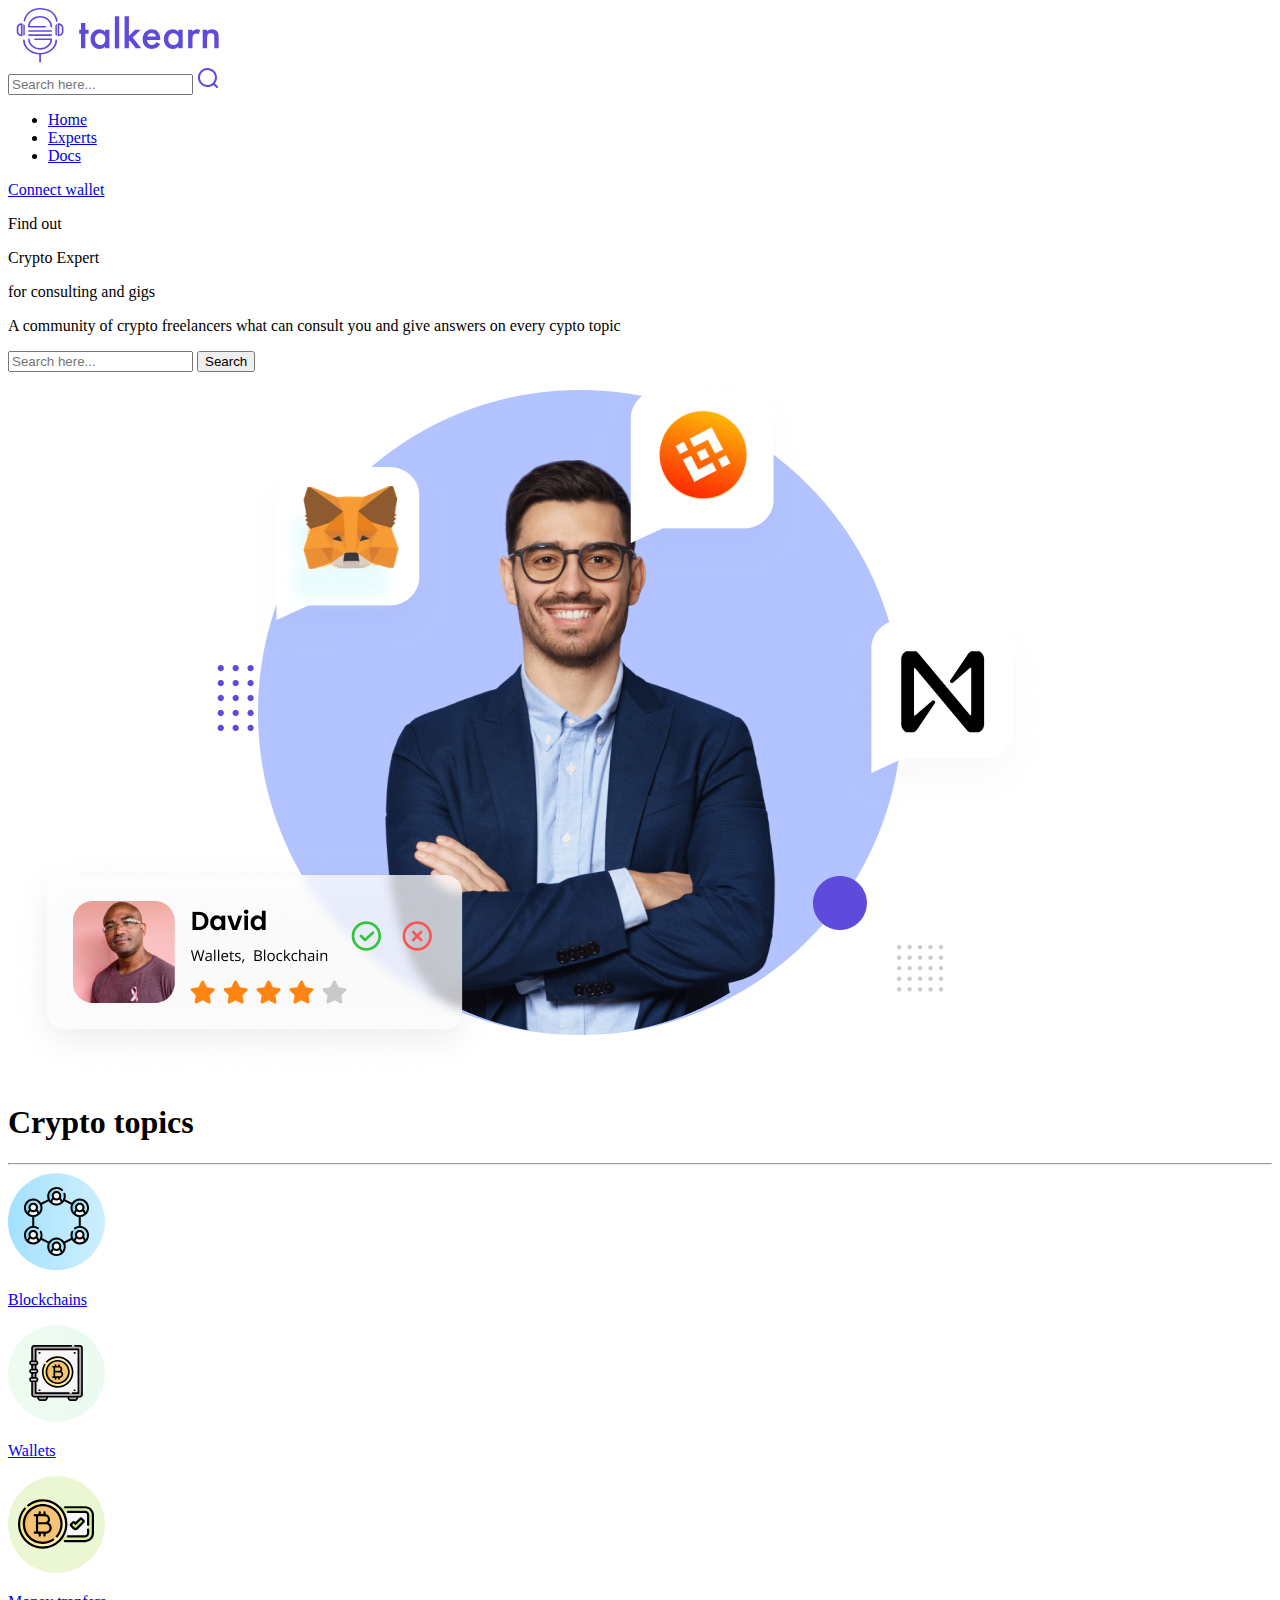
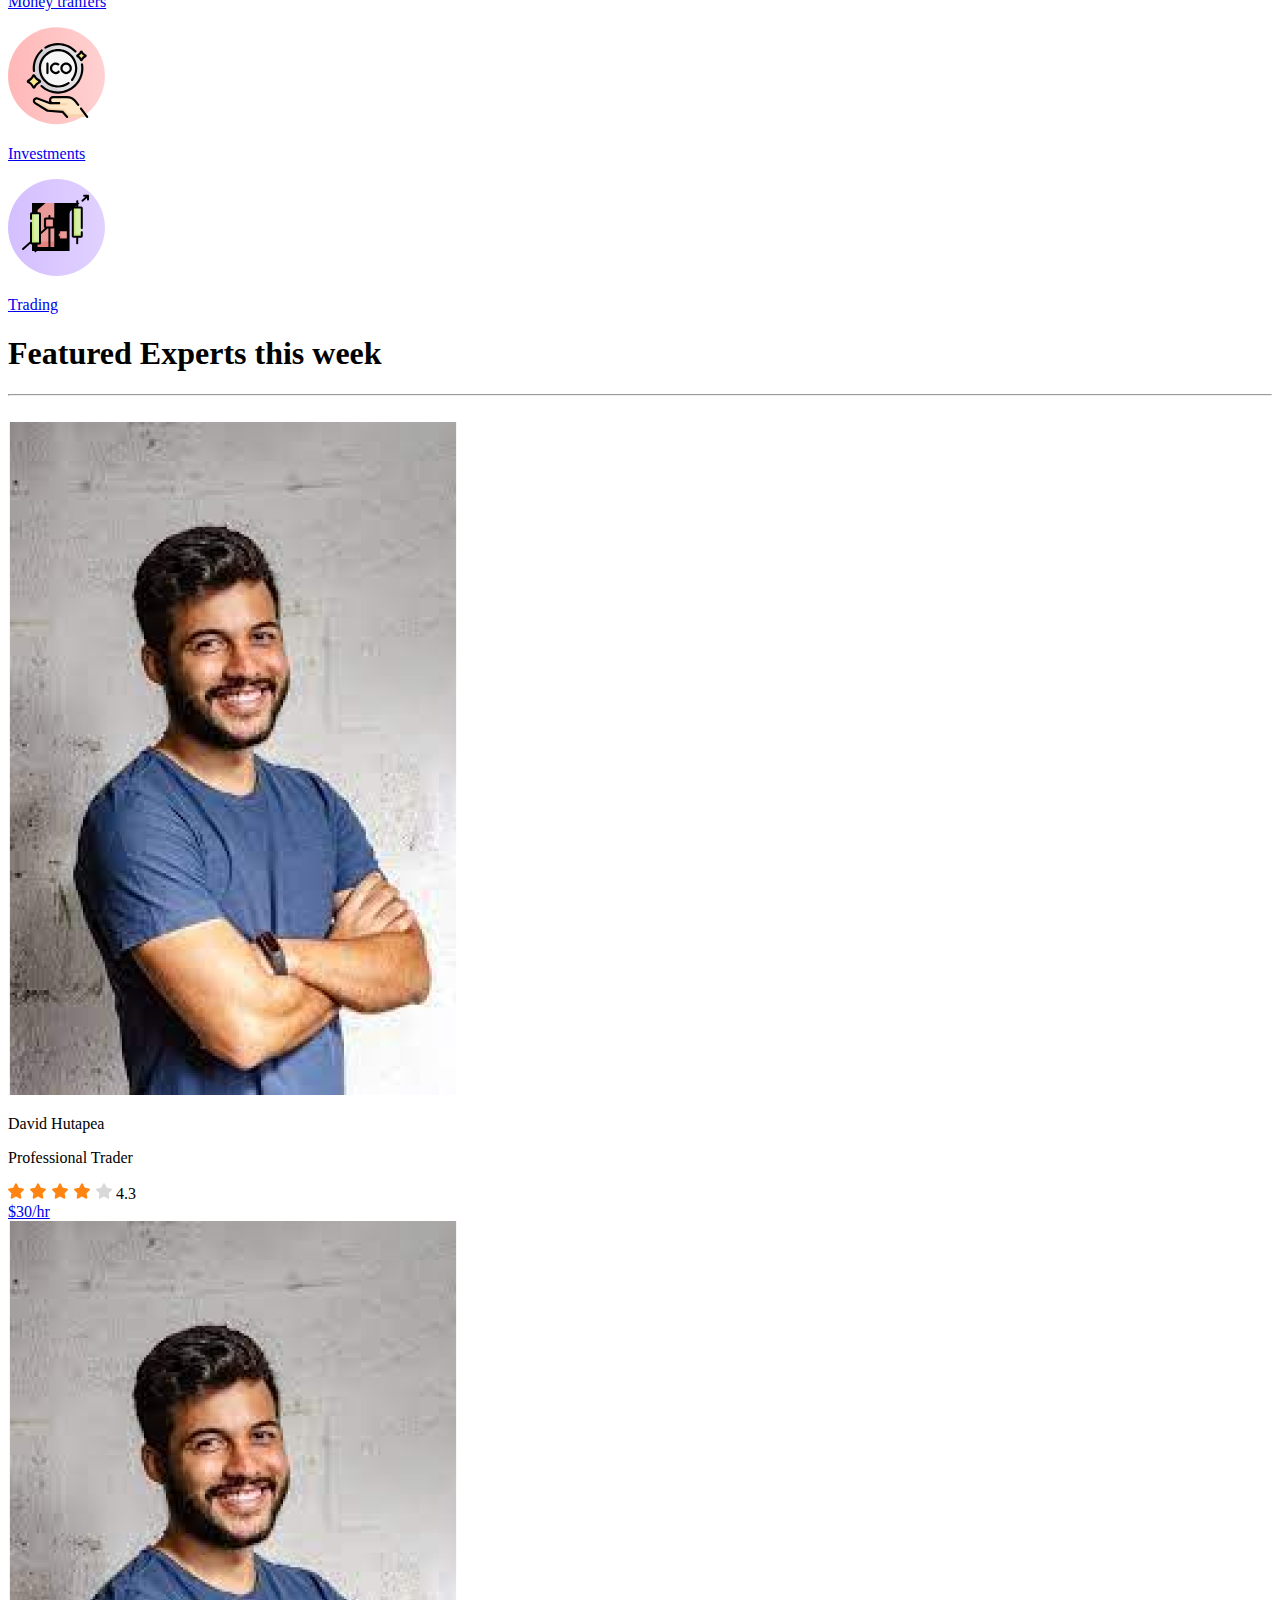
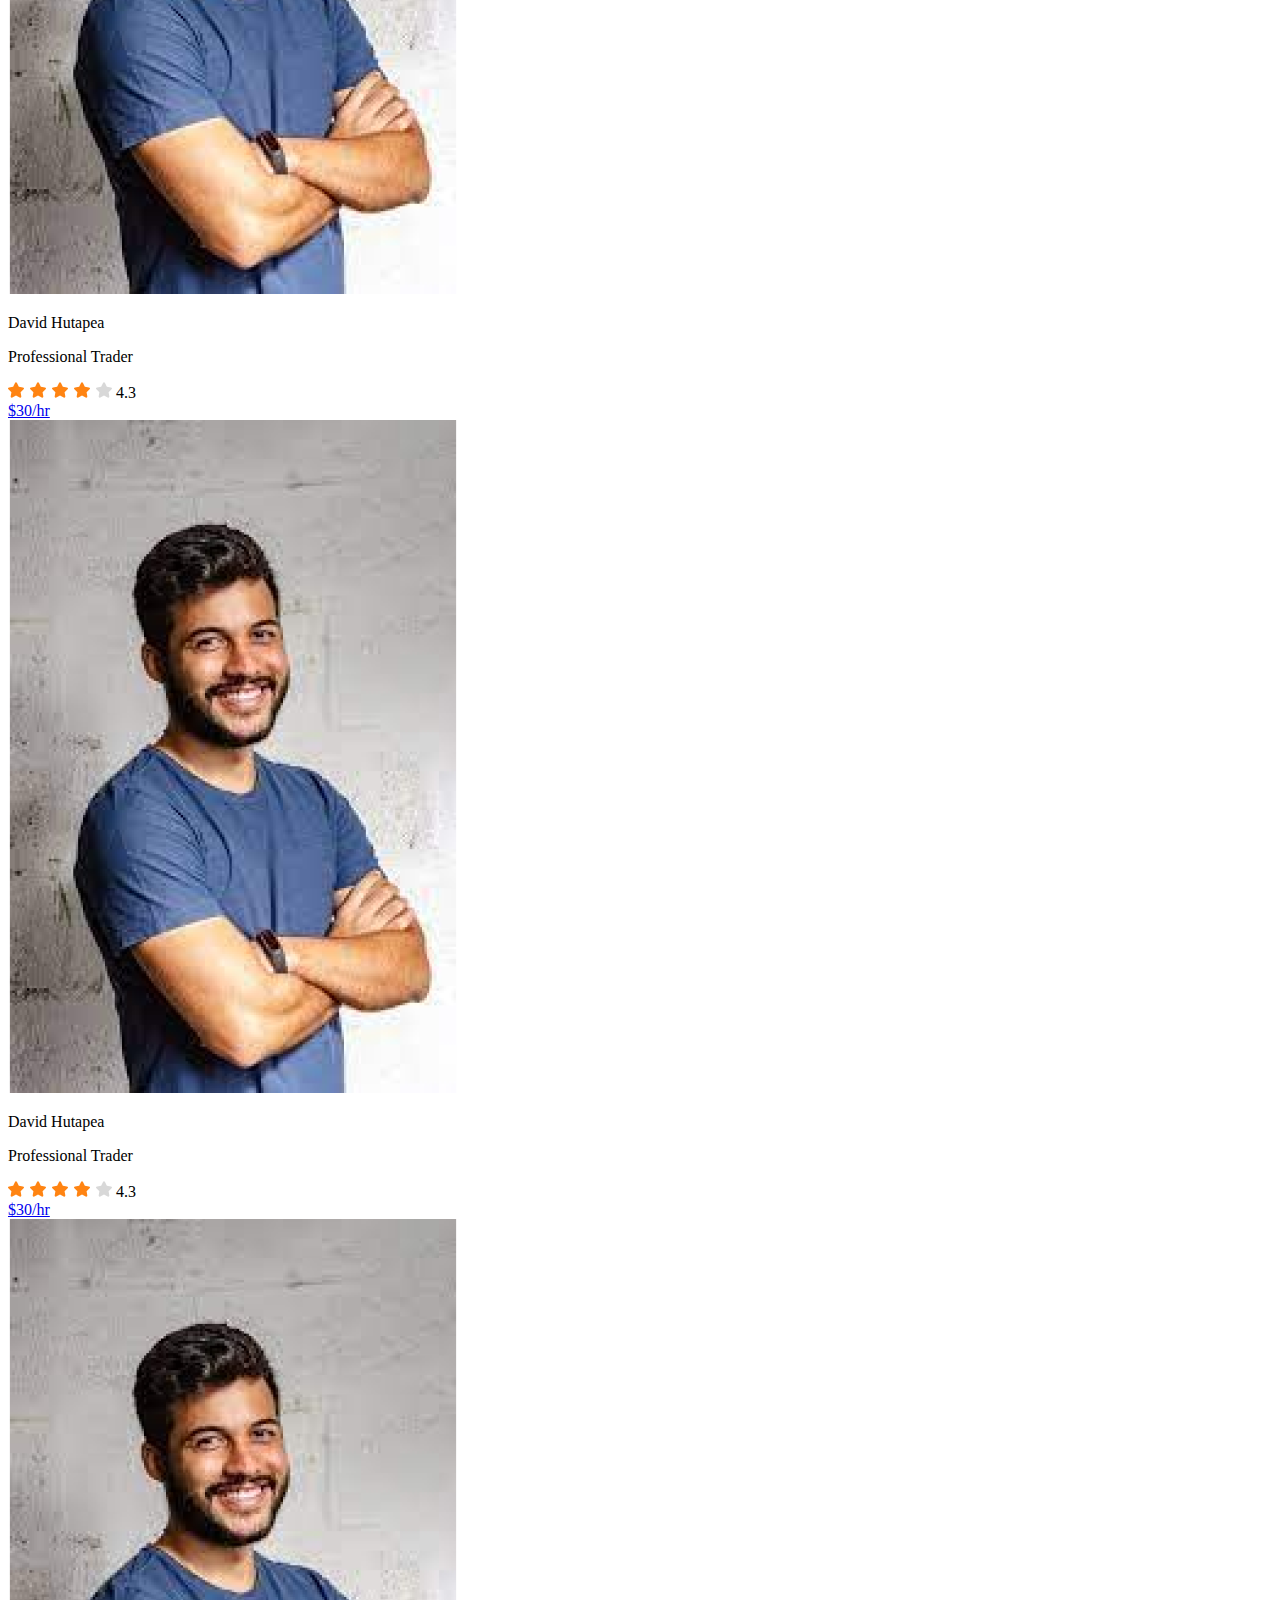
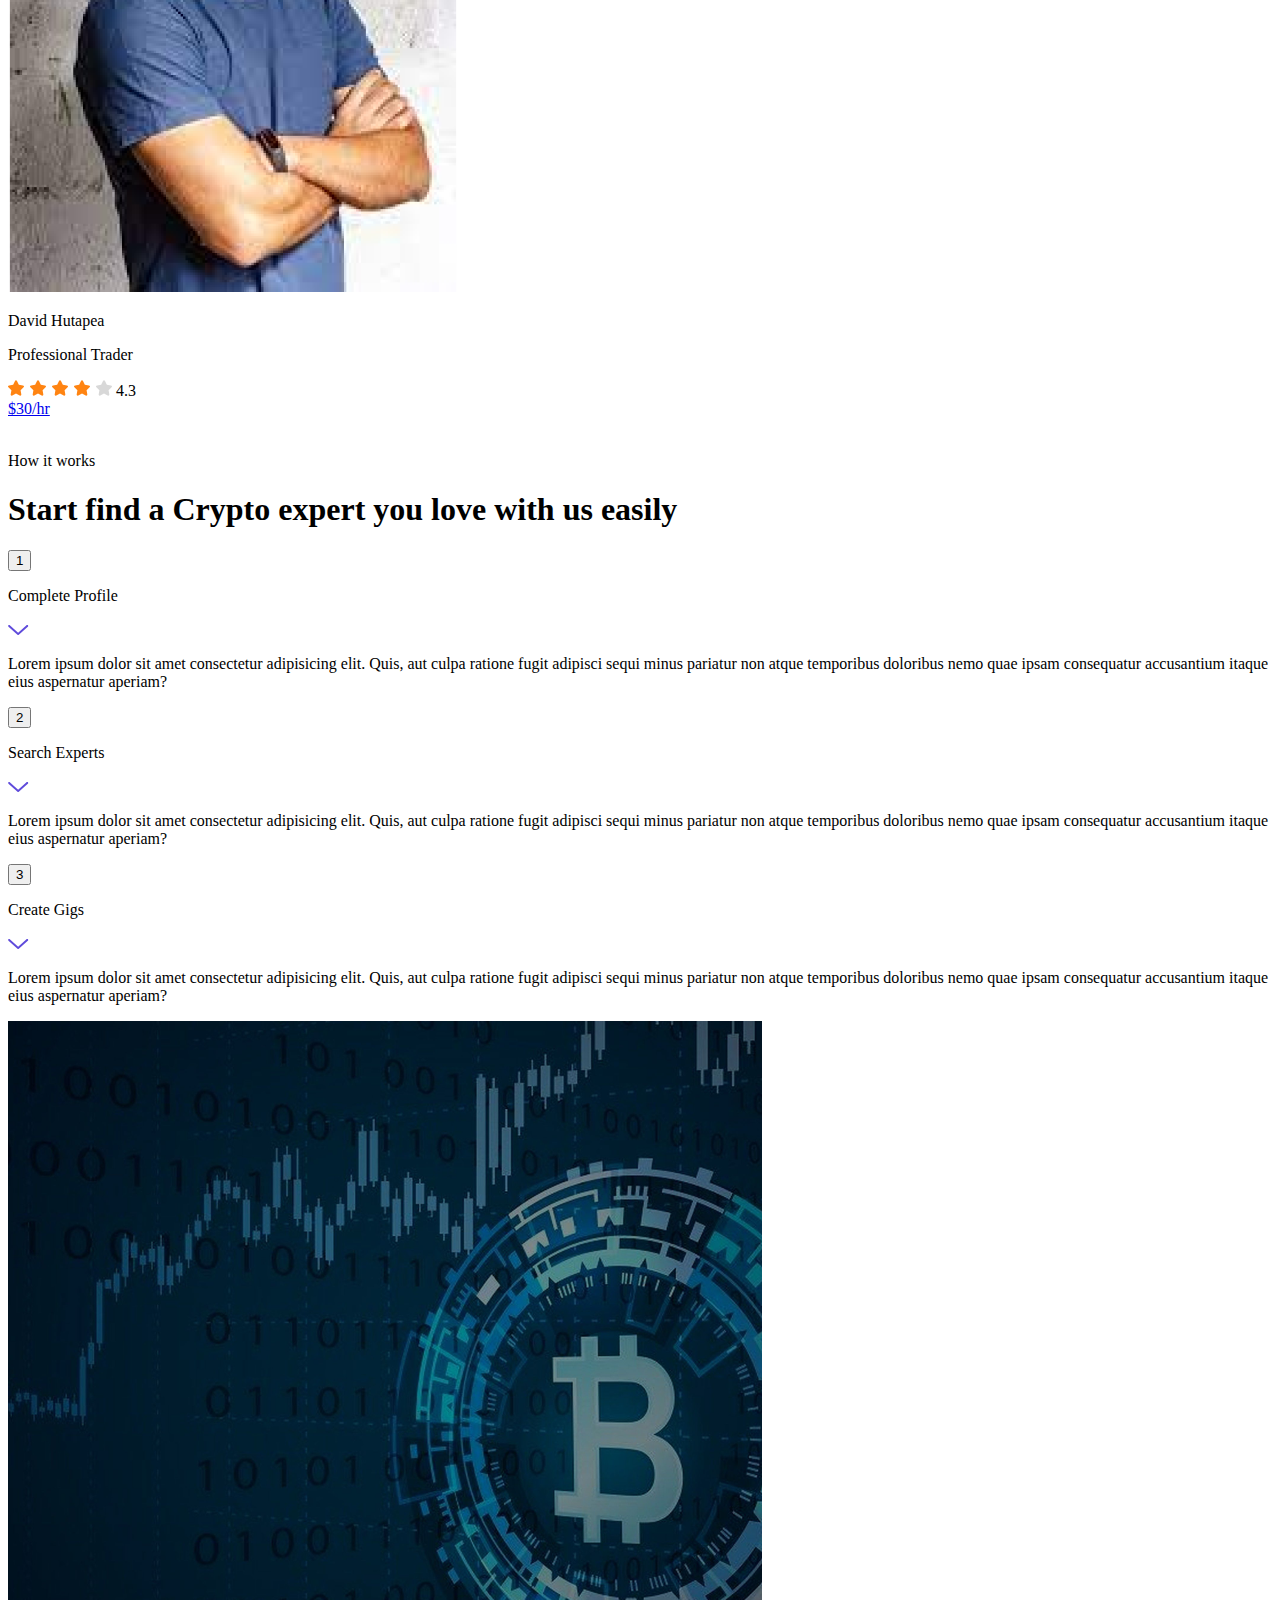
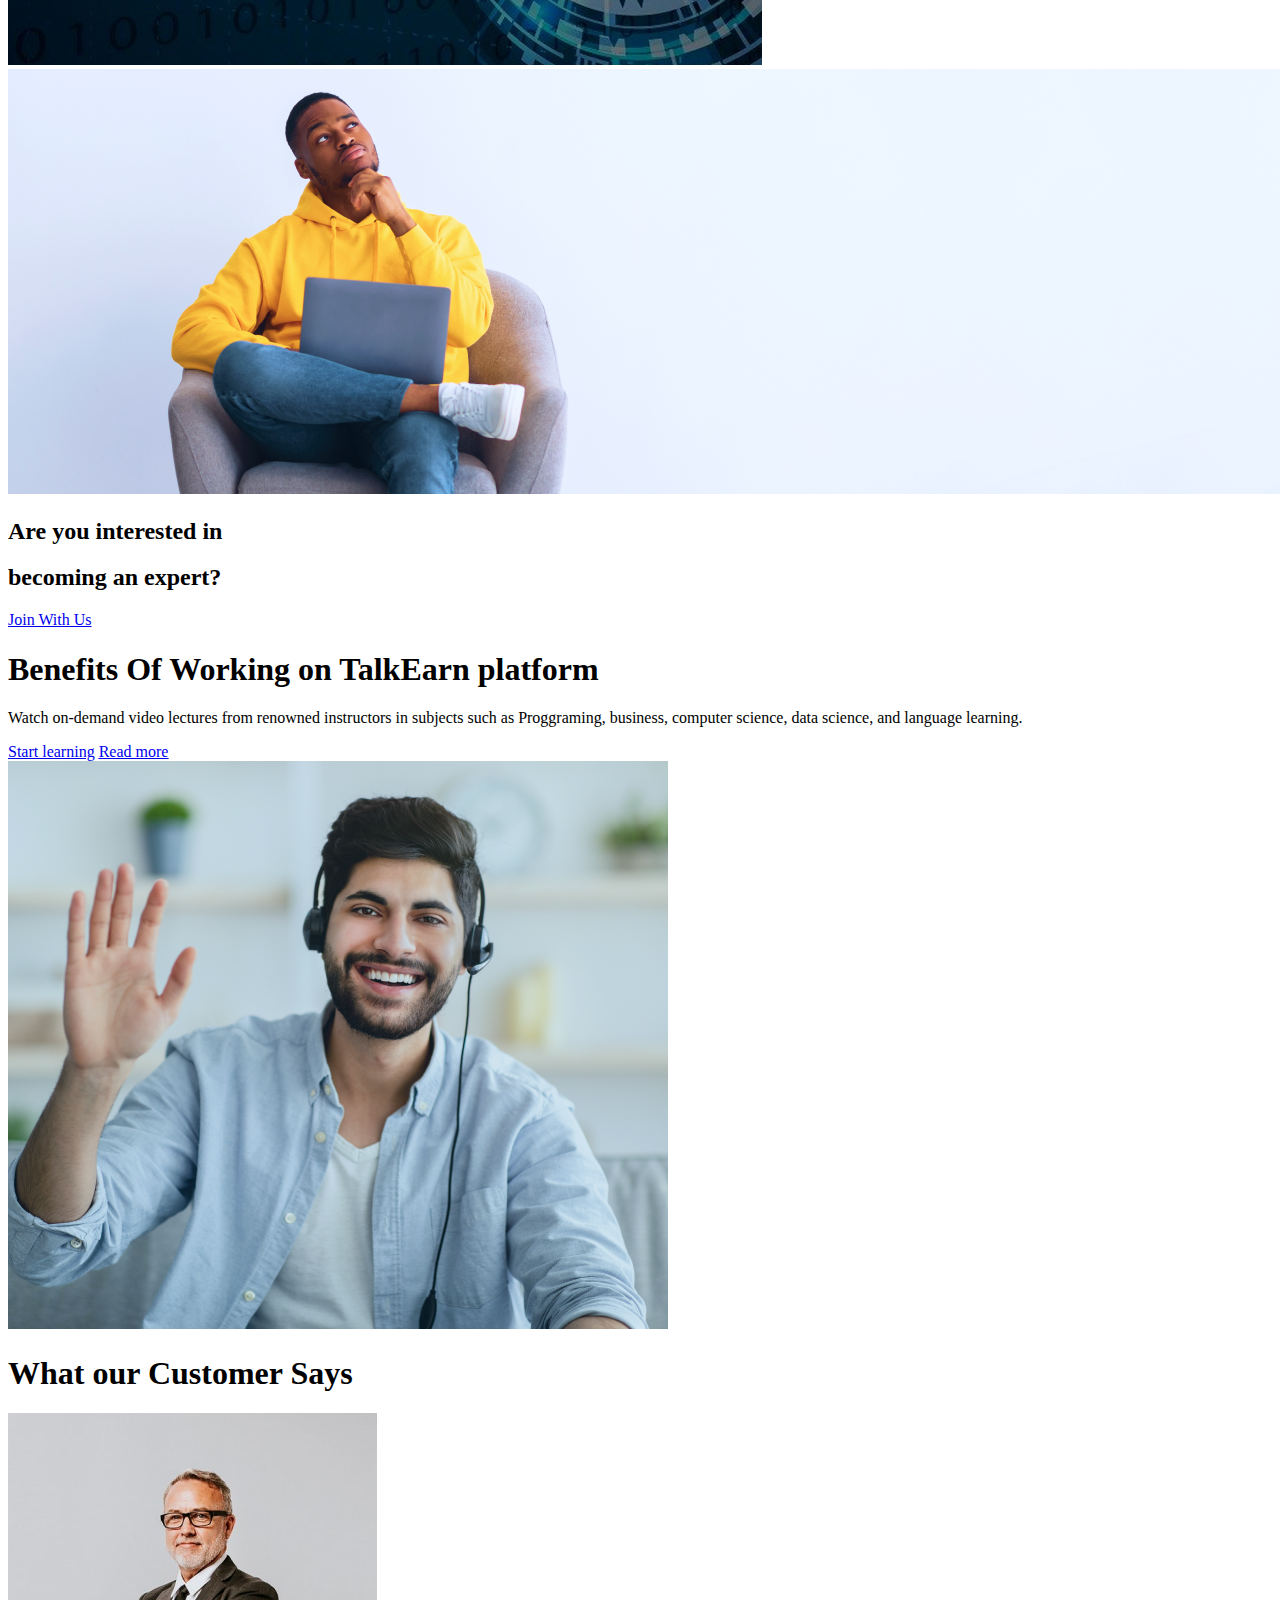
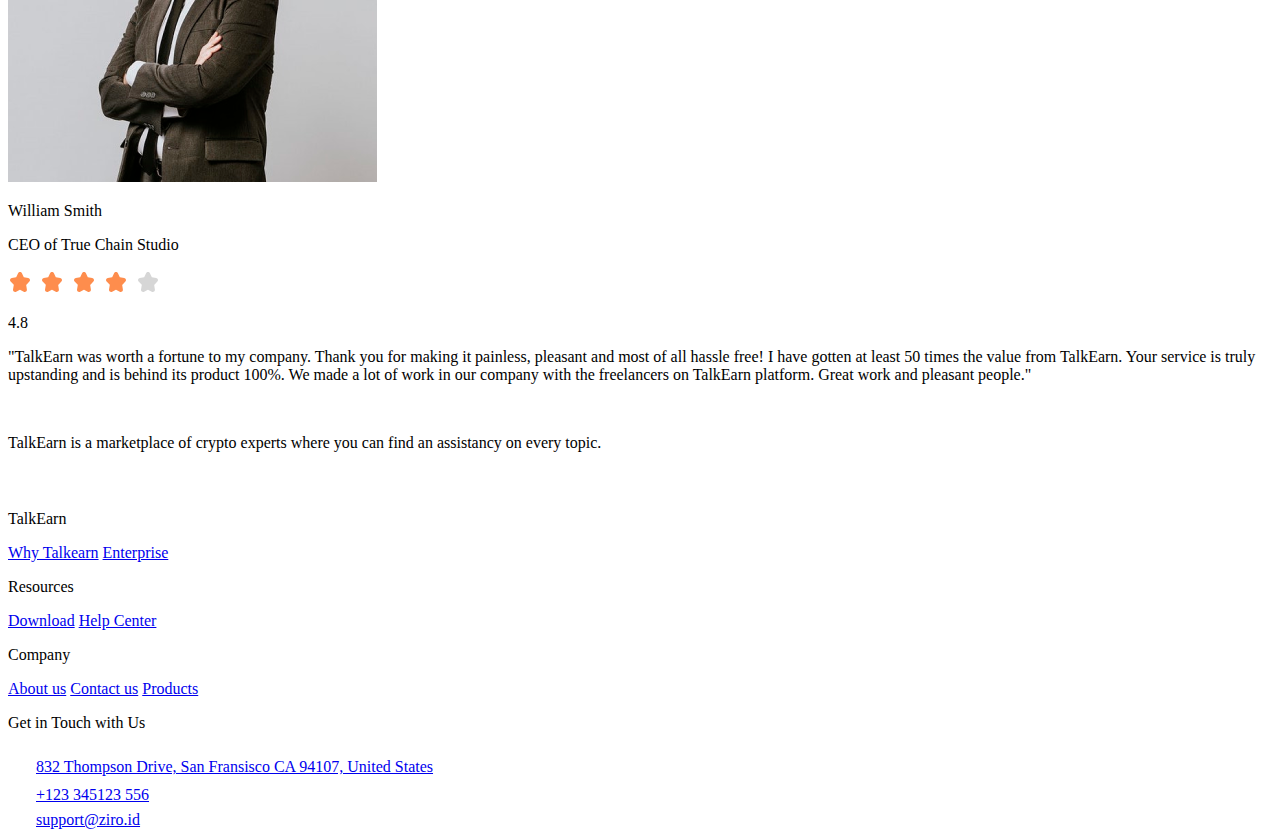
==== commit 9ca7f993: "Update index.html" ====
--- a/src/index.html
+++ b/src/index.html
@@ -12,7 +12,7 @@
 	<meta name="viewport" content="width=device-width, initial-scale=1, maximum-scale=1">
 
 	<link rel="shortcut icon" href="/src/img/favicon/favicon.svg" type="image/svg">
-	<link rel="stylesheet" href="/src/css/style.css">
+	<link rel="stylesheet" href="/css/style.css">
 
 	<!-- Chrome, Firefox OS and Opera -->
 	<meta name="theme-color" content="#36A26B">
@@ -20,8 +20,6 @@
 	<meta name="msapplication-navbutton-color" content="#36A26B">
 	<!-- iOS Safari -->
 	<meta name="apple-mobile-web-app-status-bar-style" content="#36A26B">
-
-	<!-- <style>body { opacity: 0; overflow-x: hidden; } html { background-color: #fff; }</style> -->
 
 </head>
 
@@ -77,7 +75,7 @@
 
 				<div class="header__container__searchfield">
 					<input type="search" class="header__container__searchfield__input" placeholder="Search here...">
-					<img src="/src/img/index/search.svg" alt="search">
+					<a href="/src/search-page.html"><img src="/src/img/index/search.svg" alt="search"></a>
 				</div>
 				
 				<div class="header__container__buttons">
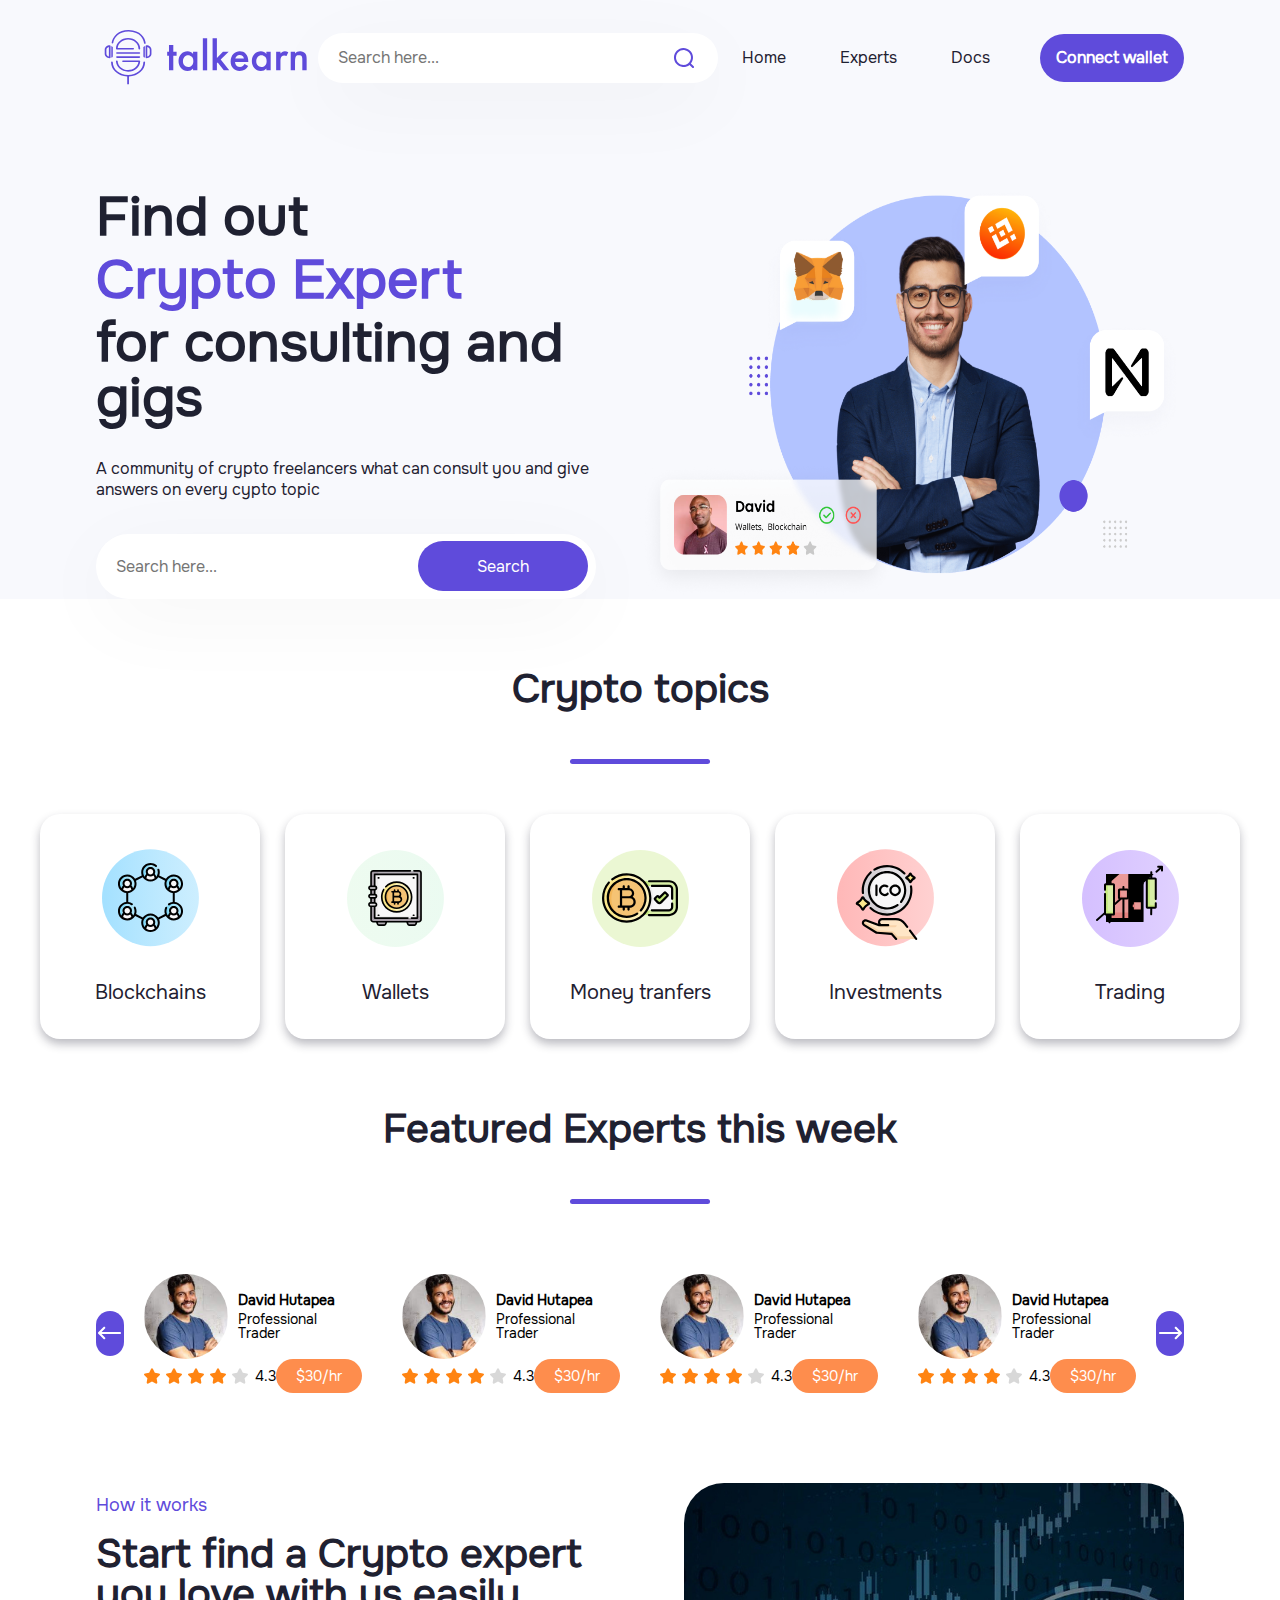
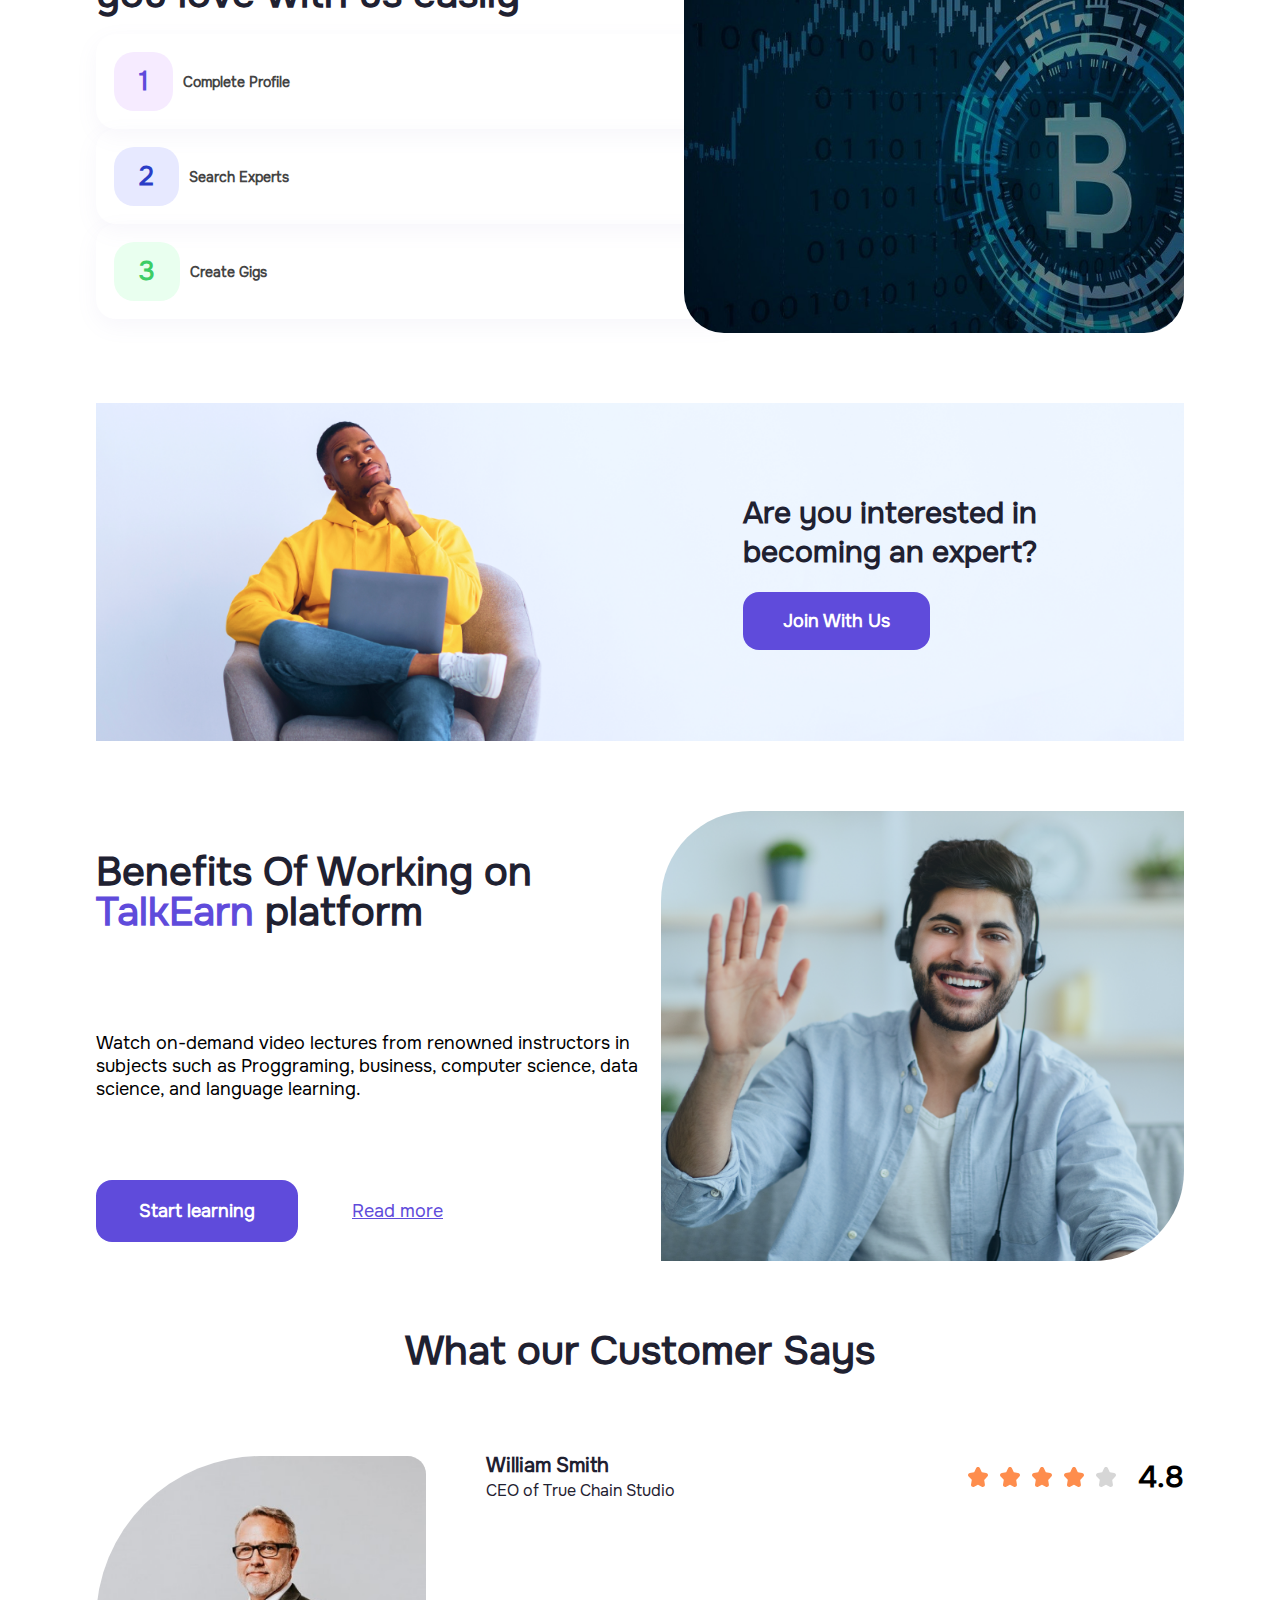
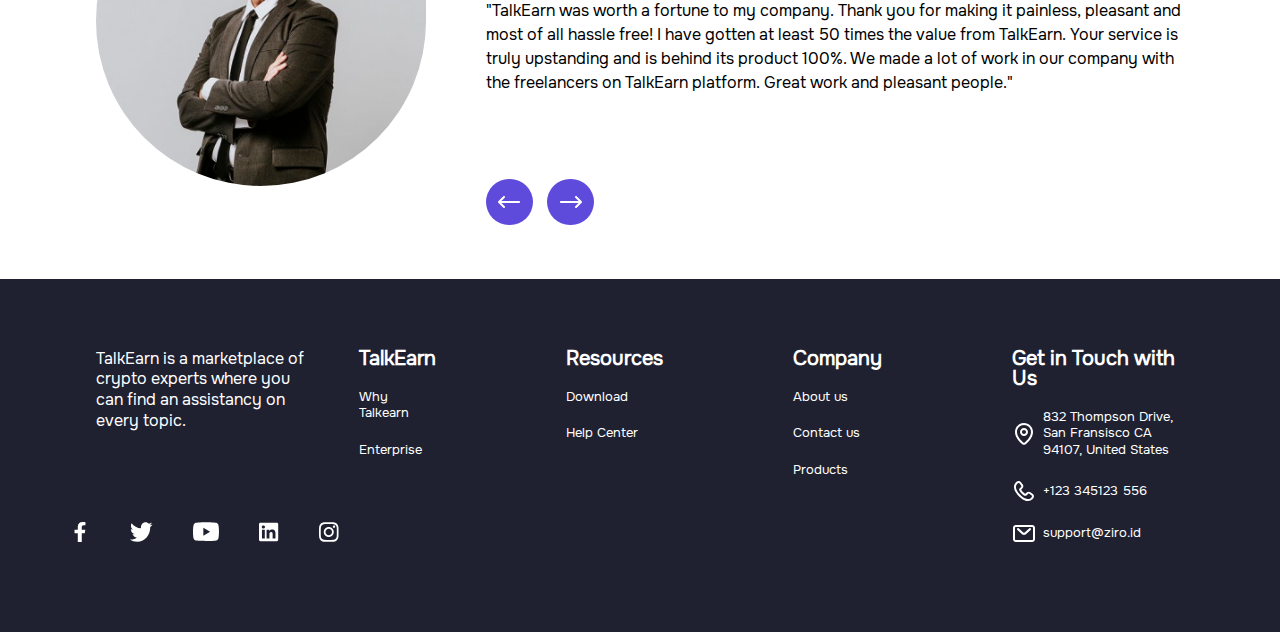
==== commit 059e2e86: "Update index.html" ====
--- a/src/index.html
+++ b/src/index.html
@@ -12,7 +12,7 @@
 	<meta name="viewport" content="width=device-width, initial-scale=1, maximum-scale=1">
 
 	<link rel="shortcut icon" href="/src/img/favicon/favicon.svg" type="image/svg">
-	<link rel="stylesheet" href="/css/style.css">
+	<link rel="stylesheet" href="/src/css/style.css">
 
 	<!-- Chrome, Firefox OS and Opera -->
 	<meta name="theme-color" content="#36A26B">
--- a/src/css/style.css
+++ b/src/css/style.css
@@ -0,0 +1,643 @@
+@charset "UTF-8";
+/*Обнуление*/
+* {
+  padding: 0;
+  margin: 0;
+  border: 0;
+}
+
+*, *:before, *:after {
+  box-sizing: border-box;
+}
+
+:focus, :active {
+  outline: none;
+}
+
+a:focus, a:active {
+  outline: none;
+}
+
+nav, footer, header, aside {
+  display: block;
+}
+
+html, body {
+  height: 100%;
+  width: 100%;
+  font-size: 100%;
+  line-height: 1;
+  font-size: 14px;
+  -ms-text-size-adjust: 100%;
+  -moz-text-size-adjust: 100%;
+  -webkit-text-size-adjust: 100%;
+}
+
+input, button, textarea {
+  font-family: inherit;
+}
+
+input::-ms-clear {
+  display: none;
+}
+
+button {
+  cursor: pointer;
+}
+
+button::-moz-focus-inner {
+  padding: 0;
+  border: 0;
+}
+
+a, a:visited {
+  text-decoration: none;
+}
+
+a:hover {
+  text-decoration: none;
+}
+
+ul li {
+  list-style: none;
+}
+
+img {
+  vertical-align: top;
+}
+
+h1, h2, h3, h4, h5, h6 {
+  font-size: inherit;
+  font-weight: inherit;
+}
+
+/*--------------------*/
+@font-face {
+  font-family: onest;
+  src: url(../fonts/OnestRegular1602-hint.woff);
+}
+body {
+  font-family: onest;
+}
+
+.bckg {
+  background-color: #F8F9FD;
+}
+
+.header {
+  width: 100%;
+}
+.header__container {
+  max-width: 85%;
+  margin: 0px auto;
+  padding: 30px 0;
+  display: flex;
+  align-items: center;
+  justify-content: space-between;
+}
+.header__container__logo {
+  display: flex;
+}
+.header__container__buttons {
+  display: flex;
+  align-items: center;
+}
+.header__container__buttons__menu {
+  list-style-type: none;
+  font-size: 16px;
+  font-weight: 400;
+}
+.header__container__buttons__menu li {
+  display: inline-block;
+  margin-right: 50px;
+}
+.header__container__buttons__menu a {
+  display: block;
+  color: #1F2131;
+}
+.header__container__buttons__connect {
+  color: #FFF;
+  font-size: 16px;
+  font-weight: 600;
+  background-color: #5F4BDB;
+  padding: 16px;
+  border-radius: 37px;
+}
+.header__container__searchfield {
+  display: flex;
+  align-items: center;
+}
+.header__container__searchfield input {
+  width: 400px;
+  height: 50px;
+  background: #FFFFFF;
+  box-shadow: 0px 19px 84px rgba(0, 0, 0, 0.04);
+  border-radius: 60px;
+  padding-left: 20px;
+  font-weight: 400;
+  font-size: 16px;
+}
+.header__container__searchfield__input::-ms-clear {
+  display: none;
+}
+.header__container__searchfield img {
+  transform: translateX(-45px);
+}
+
+.main__container {
+  max-width: 85%;
+  margin: 70px auto;
+  display: flex;
+  justify-content: space-between;
+}
+.main__left {
+  display: flex;
+  width: 50%;
+  flex-direction: column;
+  justify-content: center;
+  align-items: flex-start;
+  gap: 3px;
+}
+.main__left__title {
+  margin-top: 5px;
+  color: #1F2131;
+  font-size: 55px;
+  font-weight: 600;
+}
+.main__left__title_purple {
+  color: #5F4BDB;
+}
+.main__left__subtitle {
+  font-size: 16px;
+  color: #1F2131;
+  font-weight: 500;
+  line-height: 1.3;
+  margin-top: 30px;
+  margin-bottom: 0px;
+}
+.main__left__searchfield {
+  position: relative;
+  display: flex;
+  justify-content: flex-end;
+  align-items: center;
+  font-size: 16px;
+  margin-top: 30px;
+}
+.main__left__searchfield__input {
+  padding-left: 20px;
+  font-size: inherit;
+  width: 500px;
+  height: 65px;
+  background: #FFF;
+  box-shadow: 0px 19px 84px rgba(0, 0, 0, 0.04);
+  border-radius: 60px;
+}
+.main__left__searchfield__button {
+  position: absolute;
+  width: 170px;
+  height: 50px;
+  background: #5F4BDB;
+  border-radius: 30px;
+  color: #FFF;
+  font-size: inherit;
+  font-family: inherit;
+  transform: translateX(-8px);
+  transition: background 0.3s ease-in-out;
+}
+.main__left__searchfield__button:hover {
+  background-color: #5241c1;
+}
+.main__right {
+  width: 50%;
+  display: flex;
+  align-items: flex-end;
+  justify-content: center;
+}
+.main__right__man {
+  width: 100%;
+  height: 100%;
+}
+
+.main-header {
+  font-weight: 600;
+  font-size: 40px;
+  text-align: center;
+  color: #1F2131;
+}
+
+.header-line {
+  width: 140px;
+  height: 5px;
+  border-radius: 3px;
+  background-color: #5F4BDB;
+}
+
+.crypto-topics {
+  display: flex;
+  flex-direction: column;
+  align-items: center;
+  gap: 50px;
+}
+.crypto-topics__all {
+  display: flex;
+  gap: 25px;
+}
+.crypto-topics__all__topic {
+  display: flex;
+  flex-direction: column;
+  align-items: center;
+  justify-content: space-evenly;
+  width: 220px;
+  height: 225px;
+  box-shadow: 0px 5px 10px rgba(31, 31, 51, 0.3);
+  border-radius: 20px;
+  color: #1F2131;
+  font-size: 20px;
+  font-weight: 500;
+  transition: background-color 0.3s ease-in-out;
+  transition: color 0.15s ease-in-out;
+}
+.crypto-topics__all__topic:hover {
+  color: #FFF;
+  background-color: #5F4BDB;
+}
+
+.featured-experts {
+  margin: 70px auto;
+  display: flex;
+  flex-direction: column;
+  align-items: center;
+  gap: 50px;
+}
+.featured-experts__experts {
+  width: 85%;
+  display: flex;
+  flex-direction: row;
+  align-items: center;
+  justify-content: space-between;
+}
+.featured-experts__experts__arrow {
+  display: flex;
+  align-items: center;
+  justify-content: center;
+  background-color: #5F4BDB;
+  border-radius: 95px;
+  width: 46px;
+  height: 45px;
+}
+.featured-experts__experts__arrow img {
+  width: 24px;
+  height: 24px;
+}
+.featured-experts__experts__card {
+  padding: 20px;
+  width: 320px;
+}
+.featured-experts__experts__card_left {
+  display: flex;
+  flex-direction: row;
+  align-items: center;
+  gap: 10px;
+}
+.featured-experts__experts__card_left__photo {
+  width: 85px;
+  height: 85px;
+  overflow: hidden;
+}
+.featured-experts__experts__card_left__photo img {
+  width: 100%;
+  height: 100%;
+  -o-object-fit: cover;
+     object-fit: cover;
+  border-radius: 50%;
+}
+.featured-experts__experts__card_left__text {
+  display: flex;
+  flex-direction: column;
+  gap: 5px;
+}
+.featured-experts__experts__card_left__text_name {
+  font-weight: 600;
+}
+.featured-experts__experts__card_left__text _profession {
+  font-weight: 400;
+}
+.featured-experts__experts__card_right {
+  display: flex;
+  flex-direction: row;
+  justify-content: space-around;
+  align-items: center;
+}
+.featured-experts__experts__card_right_stars {
+  display: flex;
+  align-items: center;
+  gap: 7px;
+}
+.featured-experts__experts__card_right img {
+  display: inline-block;
+}
+.featured-experts__experts__card_right_btn {
+  background-color: #FE8D4D;
+  color: #FFF;
+  padding: 10px 20px;
+  border-radius: 40px;
+}
+
+.how-it-works {
+  max-width: 85%;
+  margin: 70px auto;
+  display: flex;
+  justify-content: space-between;
+}
+.how-it-works__left {
+  display: flex;
+  width: 50%;
+  flex-direction: column;
+  justify-content: center;
+  align-items: flex-start;
+  gap: 20px;
+}
+.how-it-works__left__little-title {
+  color: #5F4BDB;
+  font-size: 18px;
+}
+.how-it-works__left__title {
+  color: #1F2131;
+  font-size: 40px;
+  font-weight: 600;
+}
+.how-it-works__left__accordion__text {
+  display: none;
+}
+.how-it-works__left__accordion__text:hover {
+  display: block;
+}
+.how-it-works__left__accordion__btn {
+  display: flex;
+  justify-content: space-between;
+  align-items: center;
+  color: #444;
+  cursor: pointer;
+  padding: 18px;
+  width: 645px;
+  border: none;
+  text-align: left;
+  border-radius: 20px;
+  box-shadow: 0px 7px 22px rgba(143, 134, 196, 0.07);
+  transition: box-shadow 0.3s ease-in-out;
+}
+.how-it-works__left__accordion__btn:hover {
+  box-shadow: 0px 10px 29px rgba(62, 53, 120, 0.14);
+}
+.how-it-works__left__accordion__btn1__number, .how-it-works__left__accordion__btn2__number, .how-it-works__left__accordion__btn3__number {
+  display: flex;
+  align-items: center;
+  gap: 10px;
+  font-weight: 600;
+}
+.how-it-works__left__accordion__btn1__number span, .how-it-works__left__accordion__btn2__number span, .how-it-works__left__accordion__btn3__number span {
+  font-weight: 600;
+}
+.how-it-works__left__accordion__btn1__number button {
+  padding: 13px 25px;
+  background-color: #F6EBFF;
+  border-radius: 20px;
+  color: #5F4BDB;
+  font-size: 26px;
+}
+.how-it-works__left__accordion__btn2__number button {
+  padding: 13px 25px;
+  background-color: #E7E9FF;
+  border-radius: 20px;
+  color: #2B3DC7;
+  font-size: 26px;
+}
+.how-it-works__left__accordion__btn3__number button {
+  padding: 13px 25px;
+  background-color: #E9FFEF;
+  border-radius: 20px;
+  color: #3DCD65;
+  font-size: 26px;
+}
+.how-it-works__right__video img, .how-it-works__right__video video {
+  width: 500px;
+  height: 450px;
+  border-radius: 40px;
+}
+
+.become-expert {
+  margin-top: 60px;
+}
+.become-expert__container {
+  display: flex;
+  position: relative;
+  align-items: center;
+  justify-content: center;
+}
+.become-expert__container__text {
+  margin-left: 500px;
+  position: absolute;
+  display: flex;
+  flex-direction: column;
+  align-items: flex-start;
+}
+.become-expert__container__text__header {
+  font-size: 30px;
+  font-weight: 600;
+  color: #1F2131;
+  line-height: 1.3;
+}
+.become-expert__container__text__btn {
+  margin-top: 20px;
+  color: #FFF;
+  font-size: 18px;
+  font-weight: 700;
+  background-color: #5F4BDB;
+  border-radius: 16px;
+  padding: 20px 40px;
+}
+.become-expert__container img {
+  width: 85%;
+  height: 100%;
+}
+
+.benefits {
+  width: 85%;
+  margin: 70px auto;
+  display: flex;
+  align-items: center;
+  justify-content: space-between;
+}
+.benefits__left {
+  width: 50%;
+  display: flex;
+  flex-direction: column;
+  gap: 100px;
+}
+.benefits__left__title {
+  font-size: 40px;
+  font-weight: 600;
+  color: #1F2131;
+}
+.benefits__left__title span {
+  color: #5F4BDB;
+}
+.benefits__left__text {
+  font-size: 18px;
+  font-weight: 400;
+  line-height: 1.3;
+}
+.benefits__left__btn-main {
+  color: #FFF;
+  font-size: 18px;
+  font-weight: 600;
+  background-color: #5F4BDB;
+  border-radius: 16px;
+  padding: 20px 43px;
+}
+.benefits__left__btn-secondary {
+  margin-left: 50px;
+  font-size: 18px;
+  color: #5F4BDB;
+}
+.benefits__right img {
+  height: 450px;
+  border-radius: 90px 0 90px 0;
+}
+
+.customers {
+  width: 85%;
+  margin: 70px auto;
+  display: flex;
+  flex-direction: column;
+  align-items: center;
+  gap: 85px;
+}
+.customers__container {
+  display: flex;
+  gap: 60px;
+}
+.customers__container__left img {
+  height: 330px;
+  border-radius: 180px 20px 180px 180px;
+}
+.customers__container__right {
+  display: flex;
+  flex-direction: column;
+  gap: 100px;
+}
+.customers__container__right__head {
+  display: flex;
+  justify-content: space-between;
+}
+.customers__container__right__head__naming {
+  display: flex;
+  flex-direction: column;
+  gap: 7px;
+  color: #1F2131;
+}
+.customers__container__right__head__naming_name {
+  font-size: 20px;
+  font-weight: 600;
+}
+.customers__container__right__head__naming_status {
+  font-size: 16px;
+  font-weight: 400;
+}
+.customers__container__right__head__rating {
+  display: flex;
+  flex-direction: row;
+  align-items: center;
+  font-size: 30px;
+  font-weight: 600;
+  gap: 20px;
+}
+.customers__container__right__text {
+  font-size: 16px;
+  font-weight: 400;
+  line-height: 1.5;
+}
+.customers__container__right__icons {
+  display: flex;
+  justify-content: space-between;
+}
+.customers__container__right__icons__arrows a {
+  background-color: #5F4BDB;
+  padding: 14px 12px;
+  border-radius: 95px;
+  margin-right: 10px;
+}
+.customers__container__right__icons__avatars {
+  background-color: #5F4BDB;
+  border-radius: 95px;
+  width: 60px;
+}
+.customers__container__right__icons__avatars__circle {
+  margin-right: 20px;
+  border: 4px solid #FFFFFF;
+}
+
+.footer {
+  width: 100%;
+  background-color: #1F2131;
+  color: #FFF;
+}
+.footer__container {
+  max-width: 85%;
+  margin: 0px auto;
+  padding: 70px 0;
+  display: flex;
+  justify-content: space-between;
+  gap: 45px;
+}
+.footer__container__left {
+  display: flex;
+  width: 20%;
+  flex-direction: column;
+  gap: 70px;
+}
+.footer__container__left p {
+  font-size: 16px;
+  line-height: 1.3;
+}
+.footer__container__left__icons {
+  display: flex;
+  justify-content: center;
+  align-items: center;
+}
+.footer__container__left__icons img {
+  height: 20px;
+}
+.footer__container__left__icons a {
+  padding: 20px;
+}
+.footer__container__left__icons a:hover {
+  border-radius: 50px;
+  background-color: #5F4BDB;
+}
+.footer__container__right {
+  display: flex;
+  gap: 130px;
+}
+.footer__container__right__block {
+  display: flex;
+  align-items: stretch;
+  flex-direction: column;
+  justify-content: flex-start;
+  gap: 20px;
+}
+.footer__container__right__block__name {
+  font-size: 20px;
+  font-weight: 600;
+}
+.footer__container__right__block__link {
+  font-size: 13px;
+  font-weight: 400;
+  color: #FFF;
+  line-height: 1.3;
+}
+.footer__container__right__block__link__icon {
+  display: flex;
+  align-items: center;
+  gap: 7px;
+}/*# sourceMappingURL=style.css.map */